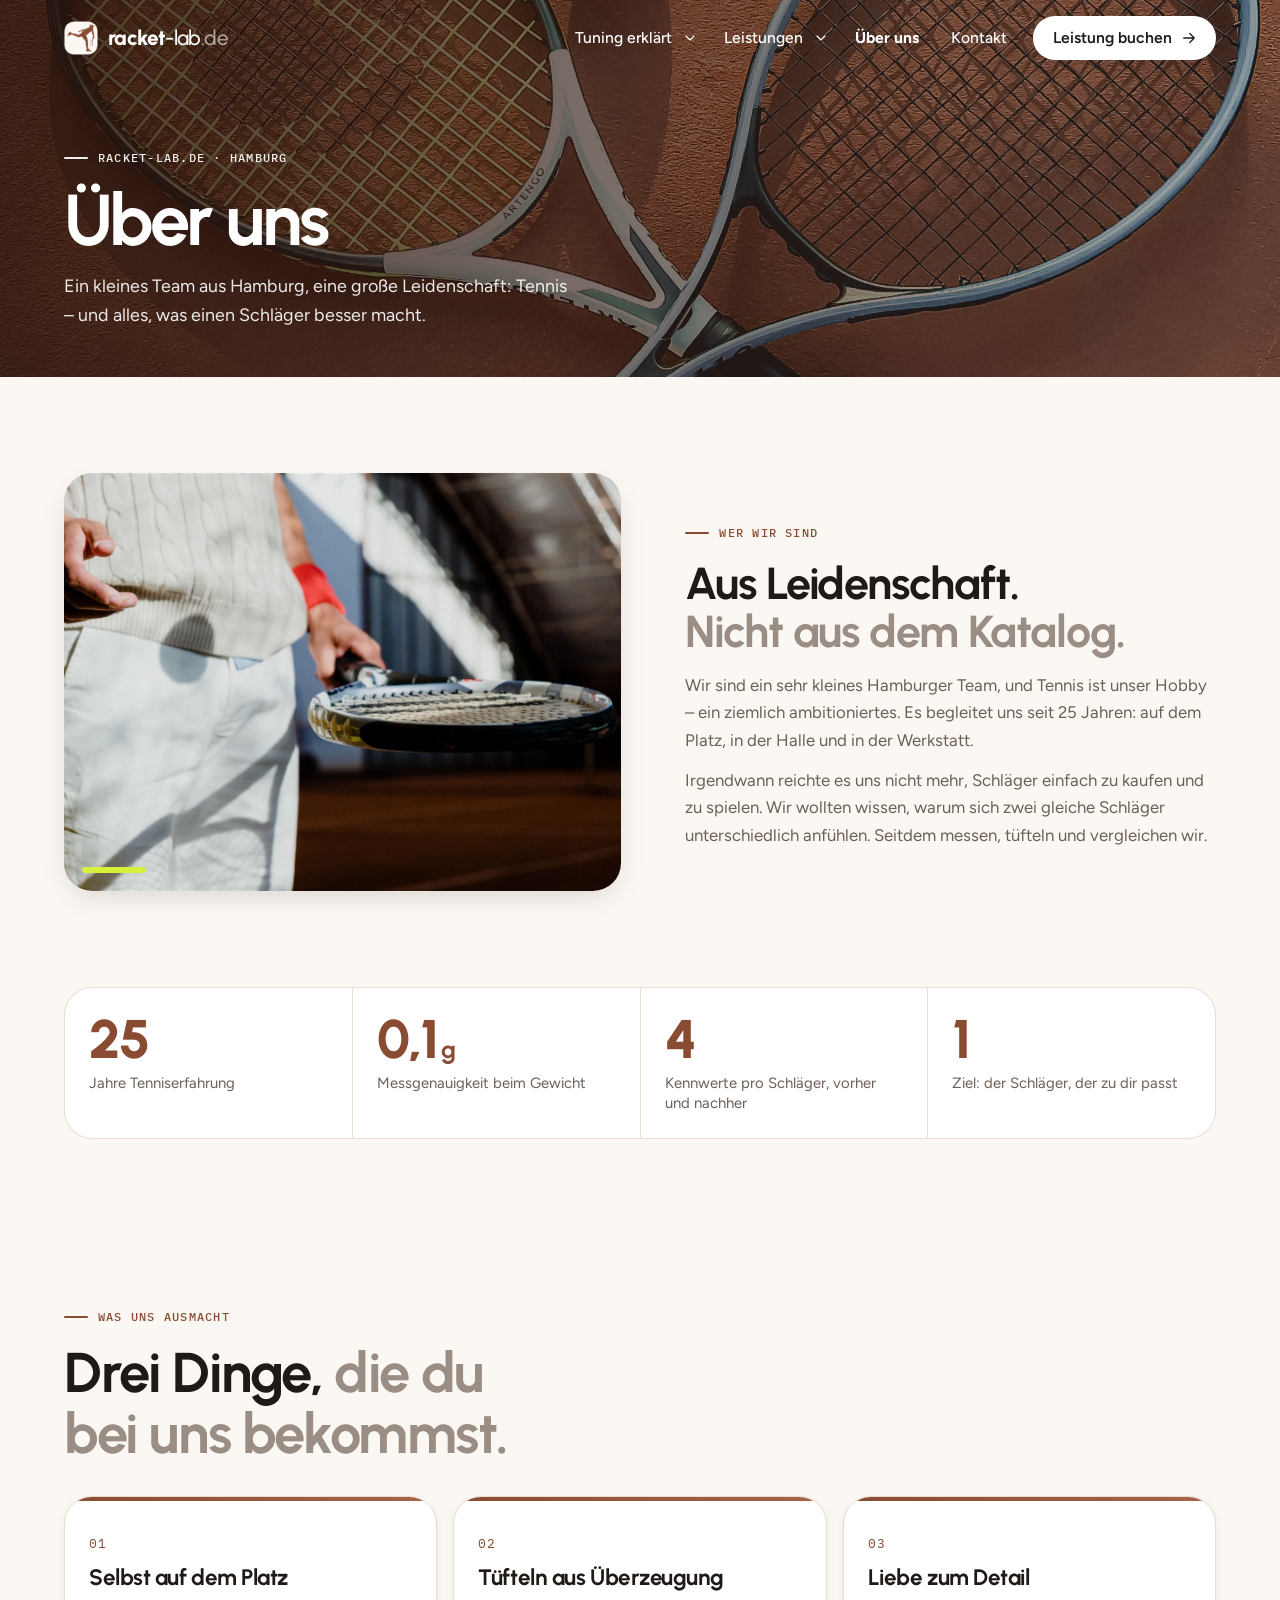
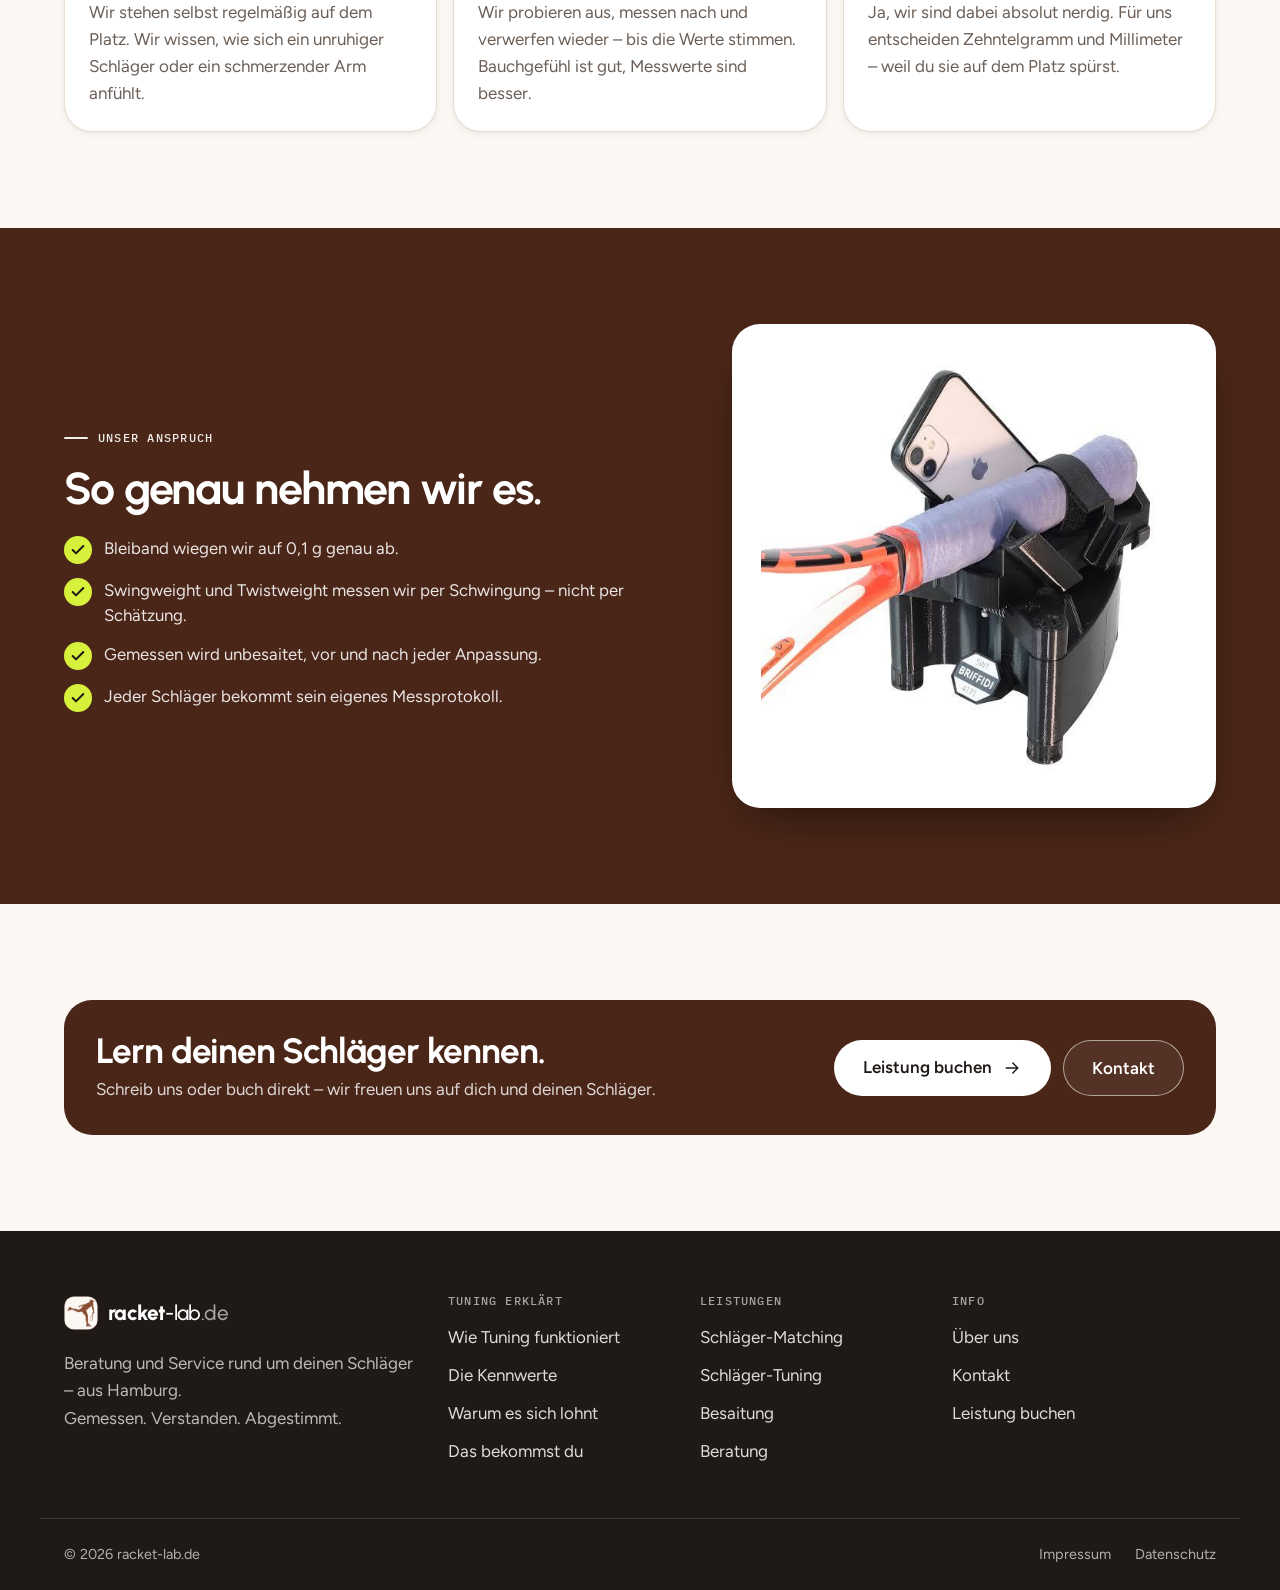
==== about.html @ cbac8662 "Add files via upload" ====
<!doctype html>
<html lang="de">
<head>
  <meta charset="utf-8">
  <meta name="viewport" content="width=device-width, initial-scale=1">
  <title>Über uns – racket-lab.de</title>
  <meta name="description" content="Ein kleines Hamburger Team mit ambitioniertem Hobby Tennis: 25 Jahre Erfahrung, Tüftelei und Liebe zum Detail.">
  <meta name="theme-color" content="#8a4b33">
  <link rel="icon" href="assets/favicon.svg?v=3" type="image/svg+xml">
  <link rel="preconnect" href="https://fonts.googleapis.com">
  <link rel="preconnect" href="https://fonts.gstatic.com" crossorigin>
  <link href="https://fonts.googleapis.com/css2?family=Urbanist:wght@500;600;700;800&family=Figtree:wght@400;500;600&family=IBM+Plex+Mono:wght@500&display=swap" rel="stylesheet">
  <link rel="stylesheet" href="styles.css">
</head>
<body>
  <a class="skip-link" href="#main">Zum Inhalt springen</a>

  <svg width="0" height="0" style="position:absolute" aria-hidden="true">
    <symbol id="i-arrow" viewBox="0 0 24 24"><path d="M5 12h14M13 6l6 6-6 6"/></symbol>
    <symbol id="i-check" viewBox="0 0 24 24"><path d="M20 6 9 17l-5-5"/></symbol>
    <symbol id="i-menu" viewBox="0 0 24 24"><path d="M4 7h16M4 12h16M4 17h16"/></symbol>
    <symbol id="i-close" viewBox="0 0 24 24"><path d="M6 6l12 12M18 6 6 18"/></symbol>
    <symbol id="i-chevron" viewBox="0 0 24 24"><path d="m6 9 6 6 6-6"/></symbol>
  </svg>

  <header class="site-header" data-header>
    <div class="container header-inner">
      <a class="logo" href="index.html" aria-label="racket-lab.de – zur Startseite">
        <svg class="logo-mark" viewBox="0 0 64 64" aria-hidden="true"><rect x="0.75" y="0.75" width="62.5" height="62.5" rx="18" fill="#fbf8f4" stroke="#8a4b33" stroke-opacity=".28" stroke-width="1.5"/><image href="assets/img/logo-silhouette-lab.png" x="6.40" y="6.60" width="51.20" height="50.80"/></svg>
        <span class="logo-text">racket<span class="logo-light">-lab</span><span class="logo-tld">.de</span></span>
      </a>
      <nav class="main-nav" aria-label="Hauptnavigation" id="main-nav">
        <ul>
          <li class="has-sub">
            <a href="index.html">Tuning erklärt</a>
            <button class="sub-toggle" type="button" aria-expanded="false" aria-controls="sub-tuning"><svg class="ic" aria-hidden="true"><use href="#i-chevron"/></svg><span class="sr-only">Untermenü Tuning erklärt</span></button>
            <ul class="sub" id="sub-tuning">
              <li><a href="index.html#tuning">Wie Tuning funktioniert</a></li>
              <li><a href="index.html#kennwerte">Die Kennwerte</a></li>
              <li><a href="index.html#warum">Warum es sich lohnt</a></li>
              <li><a href="index.html#ergebnis">Das bekommst du</a></li>
            </ul>
          </li>
          <li class="has-sub">
            <a href="leistungen.html">Leistungen</a>
            <button class="sub-toggle" type="button" aria-expanded="false" aria-controls="sub-services"><svg class="ic" aria-hidden="true"><use href="#i-chevron"/></svg><span class="sr-only">Untermenü Leistungen</span></button>
            <ul class="sub" id="sub-services">
              <li><a href="leistungen.html#matching">Schläger-Matching</a></li>
              <li><a href="leistungen.html#tuning">Schläger-Tuning</a></li>
              <li><a href="leistungen.html#stringing">Besaitung</a></li>
              <li><a href="leistungen.html#consulting">Beratung</a></li>
            </ul>
          </li>
          <li><a href="about.html" aria-current="page">Über uns</a></li>
          <li><a href="kontakt.html">Kontakt</a></li>
          <li class="nav-book-li"><a class="nav-book" href="buchen.html">Leistung buchen <svg class="ic" aria-hidden="true"><use href="#i-arrow"/></svg></a></li>
        </ul>
      </nav>
      <button class="menu-toggle" type="button" aria-expanded="false" aria-controls="main-nav" data-menu-toggle>
        <svg class="ic ic-open" aria-hidden="true"><use href="#i-menu"/></svg>
        <svg class="ic ic-close" aria-hidden="true"><use href="#i-close"/></svg>
        <span class="sr-only">Menü</span>
      </button>
    </div>
  </header>

  <main id="main">
    <section class="page-hero page-hero-compact" aria-labelledby="page-title">
      <div class="page-hero-media" aria-hidden="true"><img src="assets/img/hero-clay-rackets.avif" width="2159" height="3239" style="object-position:50% 45%" alt=""></div>
      <div class="container">
        <p class="eyebrow eyebrow-light">racket-lab.de · Hamburg</p>
        <h1 id="page-title">Über uns</h1>
        <p class="lead">Ein kleines Team aus Hamburg, eine große Leidenschaft: Tennis – und alles, was einen Schläger besser macht.</p>
      </div>
    </section>

    <section class="section about-intro">
      <div class="container about-split">
        <figure class="about-photo">
          <img src="assets/img/racket-in-hand.jpg" alt="Hand mit Tennisschläger auf dem Sandplatz" width="1400" height="933" loading="lazy">
        </figure>
        <div class="about-text">
          <p class="eyebrow">Wer wir sind</p>
          <h2 class="h-lg">Aus Leidenschaft. <span class="soft">Nicht aus dem Katalog.</span></h2>
          <p>Wir sind ein sehr kleines Hamburger Team, und Tennis ist unser Hobby – ein ziemlich ambitioniertes. Es begleitet uns seit 25 Jahren: auf dem Platz, in der Halle und in der Werkstatt.</p>
          <p>Irgendwann reichte es uns nicht mehr, Schläger einfach zu kaufen und zu spielen. Wir wollten wissen, warum sich zwei gleiche Schläger unterschiedlich anfühlen. Seitdem messen, tüfteln und vergleichen wir.</p>
        </div>
      </div>
    </section>

    <section class="about-stats" aria-label="In Zahlen">
      <div class="container">
        <ul class="stats">
          <li><strong>25</strong><span>Jahre Tennis&shy;erfahrung</span></li>
          <li><strong>0,1<small>g</small></strong><span>Mess&shy;genauigkeit beim Gewicht</span></li>
          <li><strong>4</strong><span>Kennwerte pro Schläger, vorher und nachher</span></li>
          <li><strong>1</strong><span>Ziel: der Schläger, der zu dir passt</span></li>
        </ul>
      </div>
    </section>

    <section class="section">
      <div class="container">
        <div class="section-head section-head-left">
          <p class="eyebrow">Was uns ausmacht</p>
          <h2 class="h-lg">Drei Dinge, <span class="soft">die du bei uns bekommst.</span></h2>
        </div>
        <div class="values">
          <article class="value">
            <span class="value-no">01</span>
            <h3>Selbst auf dem Platz</h3>
            <p>Wir stehen selbst regelmäßig auf dem Platz. Wir wissen, wie sich ein unruhiger Schläger oder ein schmerzender Arm anfühlt.</p>
          </article>
          <article class="value">
            <span class="value-no">02</span>
            <h3>Tüfteln aus Überzeugung</h3>
            <p>Wir probieren aus, messen nach und verwerfen wieder – bis die Werte stimmen. Bauchgefühl ist gut, Messwerte sind besser.</p>
          </article>
          <article class="value">
            <span class="value-no">03</span>
            <h3>Liebe zum Detail</h3>
            <p>Ja, wir sind dabei absolut nerdig. Für uns entscheiden Zehntelgramm und Millimeter – weil du sie auf dem Platz spürst.</p>
          </article>
        </div>
      </div>
    </section>

    <section class="section about-nerd">
      <div class="container about-split about-split-rev">
        <div class="about-text">
          <p class="eyebrow eyebrow-light">Unser Anspruch</p>
          <h2 class="h-lg">So genau nehmen wir es.</h2>
          <ul class="nerd-list">
            <li><svg class="ic" aria-hidden="true"><use href="#i-check"/></svg>Bleiband wiegen wir auf 0,1 g genau ab.</li>
            <li><svg class="ic" aria-hidden="true"><use href="#i-check"/></svg>Swingweight und Twistweight messen wir per Schwingung – nicht per Schätzung.</li>
            <li><svg class="ic" aria-hidden="true"><use href="#i-check"/></svg>Gemessen wird unbesaitet, vor und nach jeder Anpassung.</li>
            <li><svg class="ic" aria-hidden="true"><use href="#i-check"/></svg>Jeder Schläger bekommt sein eigenes Messprotokoll.</li>
          </ul>
        </div>
        <figure class="about-photo about-photo-tool">
          <img src="assets/img/swingweight-measure.jpg" alt="Schläger eingespannt im Swingweight-Messgerät, Smartphone in der Halterung" width="554" height="554" loading="lazy">
        </figure>
      </div>
    </section>

    <section class="section">
      <div class="container">
        <div class="cta-band">
          <div>
            <h2>Lern deinen Schläger kennen.</h2>
            <p>Schreib uns oder buch direkt – wir freuen uns auf dich und deinen Schläger.</p>
          </div>
          <div class="cta-actions">
            <a class="btn btn-light btn-lg" href="buchen.html">Leistung buchen <svg class="ic" aria-hidden="true"><use href="#i-arrow"/></svg></a>
            <a class="btn btn-ghost-light btn-lg" href="kontakt.html">Kontakt</a>
          </div>
        </div>
      </div>
    </section>
  </main>

  <footer class="site-footer">
    <div class="container footer-grid">
      <div>
        <a class="logo logo-footer" href="index.html" aria-label="racket-lab.de – zur Startseite">
          <svg class="logo-mark" viewBox="0 0 64 64" aria-hidden="true"><rect x="0.75" y="0.75" width="62.5" height="62.5" rx="18" fill="#fbf8f4" stroke="#8a4b33" stroke-opacity=".28" stroke-width="1.5"/><image href="assets/img/logo-silhouette-lab.png" x="6.40" y="6.60" width="51.20" height="50.80"/></svg>
          <span class="logo-text">racket<span class="logo-light">-lab</span><span class="logo-tld">.de</span></span>
        </a>
        <p class="footer-claim">Beratung und Service rund um deinen Schläger – aus Hamburg.<br>Gemessen. Verstanden. Abgestimmt.</p>
      </div>
      <nav aria-label="Footer: Tuning erklärt">
        <h2 class="footer-h">Tuning erklärt</h2>
        <ul>
          <li><a href="index.html#tuning">Wie Tuning funktioniert</a></li>
          <li><a href="index.html#kennwerte">Die Kennwerte</a></li>
          <li><a href="index.html#warum">Warum es sich lohnt</a></li>
          <li><a href="index.html#ergebnis">Das bekommst du</a></li>
        </ul>
      </nav>
      <nav aria-label="Footer: Leistungen">
        <h2 class="footer-h">Leistungen</h2>
        <ul>
          <li><a href="leistungen.html#matching">Schläger-Matching</a></li>
          <li><a href="leistungen.html#tuning">Schläger-Tuning</a></li>
          <li><a href="leistungen.html#stringing">Besaitung</a></li>
          <li><a href="leistungen.html#consulting">Beratung</a></li>
        </ul>
      </nav>
      <nav aria-label="Footer: Info">
        <h2 class="footer-h">Info</h2>
        <ul>
          <li><a href="about.html" aria-current="page">Über uns</a></li>
          <li><a href="kontakt.html">Kontakt</a></li>
          <li><a href="buchen.html">Leistung buchen</a></li>
        </ul>
      </nav>
    </div>
    <div class="container footer-bottom">
      <p>© <span data-year>2026</span> racket-lab.de</p>
      <ul>
        <li>Impressum</li>
        <li>Datenschutz</li>
      </ul>
    </div>
  </footer>

  <script src="main.js" defer></script>
</body>
</html>
---- styles.css ----
/* ============================================================
   racket-lab.de – design tokens
   ============================================================ */
:root {
  /* palette */
  --clay-900: #4a2618;
  --clay-800: #6e3a26;
  --clay-700: #8a4b33;
  --clay-600: #a6654a;   /* sampled from hero photo */
  --clay-300: #e3b9a3;
  --sand-50:  #fbf8f4;
  --sand-100: #f4ece3;
  --sand-200: #e9ddd0;
  --ink:      #1f1a17;
  --ink-2:    #3b322c;
  --muted:    #6b5f57;   /* 5.9:1 on sand-50 */
  --soft:     #9a8d84;   /* large headings only (3:1+) */
  --ball:     #d6f03c;
  --white:    #ffffff;

  /* semantic */
  --bg: var(--sand-50);
  --surface: var(--white);
  --text: var(--ink);
  --text-muted: var(--muted);
  --border: var(--sand-200);
  --primary: var(--ink);
  --on-primary: var(--white);
  --accent: var(--ball);
  --on-accent: var(--ink);
  --focus: #2f6fe4;
  --error: #b42318;

  /* type */
  --font-display: "Urbanist", system-ui, sans-serif;
  --font-body: "Figtree", system-ui, sans-serif;
  --font-mono: "IBM Plex Mono", ui-monospace, monospace;

  /* spacing (8pt) */
  --s1: 4px; --s2: 8px; --s3: 12px; --s4: 16px; --s5: 24px;
  --s6: 32px; --s7: 48px; --s8: 64px; --s9: 96px; --s10: 128px;

  /* shape & elevation */
  --r-sm: 12px; --r-md: 20px; --r-lg: 28px; --r-pill: 999px;
  --shadow-1: 0 1px 2px rgba(31,26,23,.06), 0 2px 8px rgba(31,26,23,.05);
  --shadow-2: 0 10px 30px -8px rgba(31,26,23,.18);
  --shadow-3: 0 30px 60px -20px rgba(31,26,23,.35);

  /* motion */
  --ease-out: cubic-bezier(.22,1,.36,1);
  --t-fast: 150ms; --t-med: 250ms; --t-slow: 600ms;

  /* z */
  --z-header: 100; --z-menu: 110;

  --container: 1200px;
  --header-h: 76px;
}

/* ============================================================
   base
   ============================================================ */
*, *::before, *::after { box-sizing: border-box; }
html { scroll-behavior: smooth; scroll-padding-top: calc(var(--header-h) + 16px); -webkit-text-size-adjust: 100%; }
body {
  margin: 0;
  background: var(--bg);
  color: var(--text);
  font: 400 1.0625rem/1.6 var(--font-body);
  -webkit-font-smoothing: antialiased;
  overflow-x: hidden;
}
img { max-width: 100%; height: auto; display: block; }
a { color: inherit; }
h1, h2, h3 { font-family: var(--font-display); font-weight: 700; letter-spacing: -0.025em; line-height: 1.08; margin: 0; text-wrap: balance; }
p { margin: 0; }
ul, ol { margin: 0; padding: 0; list-style: none; }
button, input, select, textarea { font: inherit; color: inherit; }
:focus-visible { outline: 3px solid var(--focus); outline-offset: 3px; border-radius: 6px; }

.sr-only { position: absolute; width: 1px; height: 1px; padding: 0; margin: -1px; overflow: hidden; clip: rect(0 0 0 0); white-space: nowrap; border: 0; }
.skip-link { position: absolute; left: 16px; top: -100px; z-index: 1000; background: var(--ink); color: #fff; padding: 12px 18px; border-radius: var(--r-sm); text-decoration: none; }
.skip-link:focus { top: 16px; }

.container { width: 100%; max-width: var(--container); margin: 0 auto; padding: 0 var(--s4); }
@media (min-width: 768px) { .container { padding: 0 var(--s6); } }
@media (min-width: 1280px) { .container { padding: 0 var(--s5); } }

.ic { width: 20px; height: 20px; fill: none; stroke: currentColor; stroke-width: 1.75; stroke-linecap: round; stroke-linejoin: round; flex-shrink: 0; }
.ic-lg { width: 28px; height: 28px; }
.mono { font-family: var(--font-mono); font-size: .75rem; letter-spacing: .06em; text-transform: uppercase; }
.muted { color: var(--text-muted); }
.soft { color: var(--soft); }
.soft-light { color: rgba(255,255,255,.72); }

/* type scale */
.h-lg { font-size: clamp(2.1rem, 4.6vw, 3.5rem); }
.h-md { font-size: clamp(1.5rem, 2.6vw, 2rem); }
.h-sm { font-size: 1.125rem; letter-spacing: -0.01em; line-height: 1.3; }

.eyebrow { display: inline-flex; align-items: center; gap: 10px; font-family: var(--font-mono); font-size: .78rem; font-weight: 500; letter-spacing: .1em; text-transform: uppercase; color: var(--clay-700); margin-bottom: var(--s4); }
.eyebrow::before { content: ""; width: 24px; height: 2px; background: currentColor; border-radius: 2px; }
.eyebrow-light { color: rgba(255,255,255,.92); }
.hero .eyebrow::before { display: none; }
.eyebrow .dot { width: 8px; height: 8px; border-radius: 50%; background: var(--ball); box-shadow: 0 0 0 4px rgba(214,240,60,.25); }

/* ============================================================
   buttons
   ============================================================ */
.btn {
  display: inline-flex; align-items: center; justify-content: center; gap: 10px;
  min-height: 48px; padding: 0 22px; border-radius: var(--r-pill);
  border: 1.5px solid transparent; font-weight: 600; font-size: 1rem; text-decoration: none; cursor: pointer;
  transition: background-color var(--t-fast) ease, color var(--t-fast) ease, border-color var(--t-fast) ease, transform var(--t-fast) ease, box-shadow var(--t-fast) ease;
  touch-action: manipulation; white-space: nowrap;
}
.btn:active { transform: scale(.97); }
.btn .ic { transition: transform var(--t-med) var(--ease-out); }
.btn:hover .ic { transform: translateX(3px); }
.btn-lg { min-height: 56px; padding: 0 28px; font-size: 1.0625rem; }
.btn-block { width: 100%; }
.btn-primary { background: var(--primary); color: var(--on-primary); }
.btn-primary:hover { background: var(--clay-800); }
.btn-light { background: var(--white); color: var(--ink); }
.btn-light:hover { background: var(--ball); }
.btn-ghost-light { color: #fff; border-color: rgba(255,255,255,.55); background: rgba(255,255,255,.06); backdrop-filter: blur(6px); }
.btn-ghost-light:hover { background: rgba(255,255,255,.18); border-color: #fff; }
.btn-soft { background: var(--sand-100); color: var(--ink); min-height: 44px; font-size: .95rem; }
.btn-soft:hover { background: var(--sand-200); }
.btn-outline { border-color: var(--ink); color: var(--ink); background: transparent; }
.btn-outline:hover { background: var(--ink); color: #fff; }

.text-link { display: inline-flex; align-items: center; gap: 8px; font-weight: 600; text-decoration: none; margin-top: auto; padding-top: var(--s4); min-height: 44px; }
.text-link:hover { text-decoration: underline; text-underline-offset: 4px; }

/* ============================================================
   header
   ============================================================ */
.site-header {
  position: fixed; inset: 0 0 auto 0; z-index: var(--z-header); height: var(--header-h);
  display: flex; align-items: center; color: #fff;
  transition: background-color var(--t-med) ease, box-shadow var(--t-med) ease, color var(--t-med) ease;
}
.site-header.is-solid { background: rgba(251,248,244,.9); backdrop-filter: blur(14px) saturate(1.4); -webkit-backdrop-filter: blur(14px) saturate(1.4); color: var(--ink); box-shadow: 0 1px 0 var(--border); }
.header-inner { display: flex; align-items: center; gap: var(--s5); }

.logo { display: inline-flex; align-items: center; gap: 10px; text-decoration: none; font-family: var(--font-display); font-weight: 800; font-size: 1.3rem; letter-spacing: -0.03em; min-height: 44px; }
.logo-mark { width: 34px; height: 34px; flex-shrink: 0; filter: drop-shadow(0 2px 6px rgba(31,26,23,.18)); }
.logo-light { font-weight: 500; }
.logo-tld { font-weight: 500; opacity: .6; }

.main-nav { margin-left: auto; }
.main-nav ul { display: flex; gap: var(--s1); }
.main-nav a { display: inline-flex; align-items: center; min-height: 44px; padding: 0 14px; border-radius: var(--r-pill); text-decoration: none; font-weight: 500; font-size: .98rem; transition: background-color var(--t-fast) ease; }
.main-nav ul a:hover { background: rgba(255,255,255,.14); }
.site-header.is-solid .main-nav ul a:hover { background: var(--sand-100); }
.main-nav a[aria-current="true"] { background: rgba(255,255,255,.18); }
.site-header.is-solid .main-nav a[aria-current="true"] { background: var(--sand-200); }
.main-nav a, .logo-text { white-space: nowrap; }
/* "Leistung buchen" als hervorgehobener Button */
.main-nav .nav-book-li { margin-left: var(--s2); }
.main-nav ul a.nav-book { gap: 8px; padding: 0 18px 0 20px; background: #fff; color: var(--ink); font-weight: 600; box-shadow: 0 4px 14px rgba(31,26,23,.18); transition: background-color var(--t-fast) ease, color var(--t-fast) ease, transform var(--t-fast) ease; }
.main-nav ul a.nav-book:hover { background: var(--ball); }
.main-nav ul a.nav-book .ic { width: 18px; height: 18px; transition: transform var(--t-med) var(--ease-out); }
.main-nav ul a.nav-book:hover .ic { transform: translateX(3px); }
.main-nav ul a.nav-book:active { transform: scale(.97); }
.site-header.is-solid .main-nav ul a.nav-book { background: var(--ink); color: #fff; box-shadow: none; }
.site-header.is-solid .main-nav ul a.nav-book:hover { background: var(--clay-800); }
.main-nav a.nav-book[aria-current="page"] { font-weight: 700; }
@media (min-width: 960px) and (max-width: 1199px) {
  .main-nav ul a { padding: 0 10px; font-size: .94rem; }
  .main-nav ul a.nav-book { padding: 0 14px 0 16px; }
  .sub-toggle { margin-left: -8px; }
}

.menu-toggle { display: none; width: 48px; height: 48px; border-radius: 50%; border: 1.5px solid rgba(255,255,255,.5); background: rgba(255,255,255,.08); color: inherit; cursor: pointer; align-items: center; justify-content: center; margin-left: auto; }
.site-header.is-solid .menu-toggle { border-color: var(--border); background: var(--white); }
.menu-toggle .ic-close { display: none; }
.menu-toggle[aria-expanded="true"] .ic-open { display: none; }
.menu-toggle[aria-expanded="true"] .ic-close { display: block; }

@media (max-width: 959px) {
  .menu-toggle { display: inline-flex; }
  .main-nav {
    position: fixed; inset: var(--header-h) 0 auto 0; z-index: var(--z-menu);
    margin: 0; padding: var(--s4) var(--s4) var(--s5);
    background: var(--sand-50); color: var(--ink); box-shadow: var(--shadow-2);
    border-radius: 0 0 var(--r-lg) var(--r-lg);
    opacity: 0; transform: translateY(-8px); visibility: hidden;
    transition: opacity var(--t-med) var(--ease-out), transform var(--t-med) var(--ease-out), visibility 0s linear var(--t-med);
  }
  .main-nav.is-open { opacity: 1; transform: none; visibility: visible; transition-delay: 0s; }
  .main-nav ul { flex-direction: column; gap: 2px; }
  .main-nav ul a { width: 100%; min-height: 52px; font-size: 1.125rem; border-radius: var(--r-sm); }
  .main-nav ul a:hover, .site-header .main-nav a[aria-current="true"] { background: var(--sand-100); }
  .main-nav .nav-book-li { margin: var(--s3) 0 0; }
  :is(.site-header, .site-header.is-solid) .main-nav ul a.nav-book { justify-content: center; background: var(--primary); color: #fff; border-radius: var(--r-pill); box-shadow: none; }
  :is(.site-header, .site-header.is-solid) .main-nav ul a.nav-book:hover { background: var(--clay-800); }
  .site-header.menu-open { background: var(--sand-50); color: var(--ink); }
  .site-header.menu-open .menu-toggle { border-color: var(--border); background: var(--white); }
}

/* ============================================================
   hero
   ============================================================ */
.hero {
  position: relative; isolation: isolate; overflow: hidden;
  background: var(--clay-600); color: #fff;
  min-height: 100svh;
  padding: calc(var(--header-h) + var(--s7)) 0 var(--s7);
  display: flex; align-items: center;
}
.hero-media { position: absolute; inset: 0; z-index: -2; }
.bg-video { position: absolute; inset: 0; width: 100%; height: 100%; object-fit: cover; display: block; }
.hero-media .bg-video { object-position: 50% 92%; }
/* portrait drone video turned 90° so the court lies across the header */
.page-hero-media-rotate { container-type: size; overflow: hidden; }
.page-hero-court { min-height: clamp(520px, 50vw, 760px); display: flex; align-items: center; }
.page-hero-court > .container { width: 100%; }
@media (max-width: 699px) { /* portrait screens: the portrait video fits without turning it */
  .bg-video-rotated { top: 0; left: 0; width: 100%; height: 100%; transform: none; }
  .page-hero-court { min-height: 0; }
}
.bg-video-rotated { inset: auto; top: 50%; left: 50%; width: 100cqh; height: 100cqw; transform: translate(-50%, -50%) rotate(-90deg); object-fit: cover; }
.hero::before { /* legibility scrim + warm vignette */
  content: ""; position: absolute; inset: 0; z-index: -1;
  background:
    linear-gradient(90deg, rgba(40,18,10,.78) 0%, rgba(40,18,10,.55) 40%, rgba(40,18,10,.12) 70%, rgba(40,18,10,.25) 100%),
    radial-gradient(120% 90% at 50% 50%, transparent 55%, rgba(58,28,16,.35) 100%);
}
.hero-grid { display: grid; gap: var(--s7); align-items: center; }
@media (min-width: 1024px) { .hero-grid { grid-template-columns: minmax(0, 1fr) 320px; gap: var(--s8); } }

.hero-copy { max-width: 600px; }
.hero h1 { font-size: clamp(2.75rem, 7vw, 5.25rem); font-weight: 700; letter-spacing: -0.04em; line-height: .98; text-shadow: 0 2px 30px rgba(58,28,16,.25); }
.hero-lead { margin-top: var(--s5); font-size: clamp(1.0625rem, 1.4vw, 1.2rem); max-width: 34em; color: rgba(255,255,255,.94); }
.hero-actions { display: flex; flex-wrap: wrap; gap: var(--s3); margin-top: var(--s6); }

.hero-thumbs { display: flex; align-items: center; gap: 8px; margin-top: var(--s7); padding: 8px; border-radius: var(--r-md); width: fit-content; background: rgba(255,255,255,.14); border: 1px solid rgba(255,255,255,.25); backdrop-filter: blur(10px); -webkit-backdrop-filter: blur(10px); }
.hero-thumbs li:not(.thumbs-label) { width: 60px; height: 60px; border-radius: 12px; overflow: hidden; background: #fff; }
.hero-thumbs img { width: 100%; height: 100%; object-fit: cover; }
.thumbs-label { font-size: .8rem; line-height: 1.25; font-weight: 600; padding: 0 12px 0 6px; }

.hero-side { display: grid; gap: var(--s4); align-content: center; }
.spec-card { background: var(--surface); color: var(--ink); border-radius: var(--r-lg); padding: var(--s5); box-shadow: var(--shadow-3); }
.spec-head { display: flex; justify-content: space-between; align-items: center; }
.chip { display: inline-flex; align-items: center; min-height: 28px; padding: 0 12px; border-radius: var(--r-pill); border: 1px solid var(--border); font-size: .8rem; font-weight: 600; }
.spec-title { font-family: var(--font-display); font-weight: 700; font-size: 1.6rem; line-height: 1.12; letter-spacing: -0.03em; margin: var(--s4) 0 var(--s4); }
.spec-list { margin: 0 0 var(--s4); display: grid; }
.spec-list div { display: flex; justify-content: space-between; align-items: baseline; gap: 12px; padding: 10px 0; border-top: 1px dashed var(--sand-200); }
.spec-list dt { font-size: .9rem; color: var(--text-muted); }
.spec-list dd { margin: 0; font-family: var(--font-display); font-weight: 700; font-size: 1.15rem; font-variant-numeric: tabular-nums; white-space: nowrap; }
.spec-list small { font-family: var(--font-body); font-weight: 500; font-size: .75rem; color: var(--text-muted); }

.glass-card { border-radius: var(--r-lg); padding: var(--s5); background: rgba(74,38,24,.42); border: 1px solid rgba(255,255,255,.28); backdrop-filter: blur(14px); -webkit-backdrop-filter: blur(14px); }
.glass-label { display: flex; align-items: center; gap: 8px; font-weight: 600; font-size: .9rem; }
.glass-big { font-family: var(--font-display); font-size: 2.1rem; font-weight: 700; letter-spacing: -0.03em; margin-top: 6px; font-variant-numeric: tabular-nums; }
.glass-big small { font-size: .95rem; font-weight: 600; opacity: .85; }
.glass-text { font-size: .92rem; color: rgba(255,255,255,.9); margin-top: 4px; }

@media (max-width: 1023px) {
  .hero { min-height: auto; padding-top: calc(var(--header-h) + var(--s6)); }
  .hero::before { background: linear-gradient(180deg, rgba(58,28,16,.6) 0%, rgba(58,28,16,.5) 45%, rgba(58,28,16,.55) 100%); }
  .hero-side { grid-template-columns: repeat(auto-fit, minmax(260px, 1fr)); align-items: stretch; }
}
@media (max-width: 559px) {
  .hero-actions .btn { width: 100%; }
  .hero-thumbs { width: 100%; }
  .hero-thumbs li:not(.thumbs-label) { width: 52px; height: 52px; }
}

/* ============================================================
   principles
   ============================================================ */
.principles { background: var(--surface); border-bottom: 1px solid var(--border); }
.principles-grid { display: grid; gap: var(--s5); padding-top: var(--s7); padding-bottom: var(--s7); }
@media (min-width: 640px) { .principles-grid { grid-template-columns: repeat(2, 1fr); } }
@media (min-width: 1024px) { .principles-grid { grid-template-columns: repeat(4, 1fr); gap: var(--s6); } }
.principle { display: flex; gap: var(--s4); align-items: flex-start; }
.principle > .ic { color: var(--clay-700); margin-top: 2px; }
.principle p { color: var(--text-muted); font-size: .95rem; margin-top: 6px; }

/* ============================================================
   sections
   ============================================================ */
.section { padding: var(--s9) 0; }
@media (max-width: 767px) { .section { padding: var(--s8) 0; } }
.section-sand { background: var(--sand-100); }
.section-clay { background: var(--clay-700); color: #fff; position: relative; overflow: hidden; }
.section-clay::before { content: ""; position: absolute; inset: 0; background: radial-gradient(80% 60% at 85% 0%, rgba(255,255,255,.08), transparent 60%), radial-gradient(60% 50% at 0% 100%, rgba(0,0,0,.18), transparent 70%); pointer-events: none; }
.section-clay .container { position: relative; }
.section-bg { position: absolute; inset: 0; }
.section-bg .bg-video { opacity: .28; mix-blend-mode: luminosity; }
.section-bg::after { content: ""; position: absolute; inset: 0; background: linear-gradient(180deg, rgba(138,75,51,.55), rgba(138,75,51,.85)); }
.section-head { max-width: 720px; margin: 0 auto var(--s8); text-align: center; }
.section-head .eyebrow { justify-content: center; }
.section-head-left { text-align: left; margin-left: 0; margin-bottom: var(--s6); }
.section-head-left .eyebrow { justify-content: flex-start; }
.section-lead { margin-top: var(--s4); font-size: 1.125rem; color: var(--text-muted); }
.section-clay .section-lead { color: rgba(255,255,255,.88); }

/* services */
.services { display: grid; gap: var(--s4); }
@media (min-width: 768px) { .services { grid-template-columns: repeat(2, 1fr); gap: var(--s5); } }
@media (min-width: 1024px) { .services { grid-template-columns: repeat(6, 1fr); } .service { grid-column: span 2; } .service-feature { grid-column: span 3; } }
.service {
  display: flex; flex-direction: column; gap: var(--s3);
  background: var(--surface); border: 1px solid var(--border); border-radius: var(--r-lg); padding: var(--s5);
  box-shadow: var(--shadow-1); transition: transform var(--t-med) var(--ease-out), box-shadow var(--t-med) ease;
}
.service:hover { transform: translateY(-3px); box-shadow: var(--shadow-2); }
.service h3 { font-size: 1.5rem; }
.service p { color: var(--text-muted); }
.service-top { display: flex; justify-content: space-between; align-items: center; margin-bottom: var(--s2); }
.service-icon { width: 48px; height: 48px; border-radius: 14px; display: grid; place-items: center; background: var(--sand-100); color: var(--clay-700); }
.deliverable { display: flex; gap: 10px; align-items: flex-start; margin-top: auto; padding-top: var(--s4); border-top: 1px solid var(--border); font-size: .95rem; color: var(--ink-2) !important; }
.deliverable .ic { color: var(--clay-700); margin-top: 2px; }
.deliverable strong { color: var(--ink); }

.service-feature { padding: 0; overflow: hidden; display: grid; grid-template-rows: auto 1fr; }
.service-feature .service-media { aspect-ratio: 16 / 9; overflow: hidden; background: #fff; }
.service-feature .service-media img { width: 100%; height: 100%; object-fit: cover; transition: transform var(--t-slow) var(--ease-out); }
.service-feature:hover .service-media img { transform: scale(1.03); }
.service-media-contain img { object-fit: contain !important; padding: var(--s3); }
.service-has-media { overflow: hidden; }
.service-media-top { position: relative; aspect-ratio: 16 / 10; margin: calc(var(--s5) * -1) calc(var(--s5) * -1) var(--s2); overflow: hidden; }
.service-media-dark { background: #0e1013; }
.service-feature .service-body { display: flex; flex-direction: column; gap: var(--s3); padding: var(--s5); }
.service-dark { background: #1d2a36; border-color: #1d2a36; color: #fff; }
.service-dark p, .service-dark .muted { color: rgba(255,255,255,.8) !important; }
.service-dark .deliverable { border-top-color: rgba(255,255,255,.16); color: rgba(255,255,255,.92) !important; }
.service-dark .deliverable strong { color: #fff; }
.service-dark .deliverable .ic { color: var(--ball); }
.service-dark .service-icon { background: rgba(255,255,255,.1); color: var(--ball); }
.service-dark .service-media { background: #1d2a36; }
.service-dark .service-media img { object-position: 50% 62%; }
.service-accent { background: var(--ball); border-color: var(--ball); }
.service-accent p { color: var(--ink-2); }
.service-accent .service-icon { background: rgba(31,26,23,.08); color: var(--ink); }
.service-accent .deliverable { border-top-color: rgba(31,26,23,.15); }
.service-accent .deliverable .ic { color: var(--ink); }
.service-accent .text-link { padding-top: var(--s2); }

/* metrics */
.metrics { display: grid; gap: var(--s4); }
@media (min-width: 640px) { .metrics { grid-template-columns: repeat(2, 1fr); } }
@media (min-width: 1024px) { .metrics { grid-template-columns: repeat(4, 1fr); } }
.metric { background: var(--surface); border-radius: var(--r-md); padding: var(--s5); border: 1px solid var(--border); position: relative; }
.metric-unit { color: var(--clay-700); margin-bottom: var(--s5); text-transform: none !important; font-size: .85rem !important; }
.metric h3 { font-size: 1.3rem; margin-bottom: var(--s2); }
.metric p:not(.mono) { color: var(--text-muted); font-size: .97rem; }

.explorer { margin-top: var(--s6); display: grid; gap: var(--s6); background: var(--ink); color: #fff; border-radius: var(--r-lg); padding: var(--s6); }
@media (min-width: 960px) { .explorer { grid-template-columns: 1fr 1.15fr; padding: var(--s7); gap: var(--s7); } }
.explorer-intro p { color: rgba(255,255,255,.78); margin-top: var(--s3); }
.goal-chips { display: flex; flex-wrap: wrap; gap: 10px; margin-top: var(--s5); }
.goal { min-height: 44px; padding: 0 18px; border-radius: var(--r-pill); border: 1.5px solid rgba(255,255,255,.3); background: transparent; color: #fff; font-weight: 600; cursor: pointer; transition: background-color var(--t-fast) ease, color var(--t-fast) ease, border-color var(--t-fast) ease; }
.goal:hover { border-color: #fff; }
.goal[aria-checked="true"] { background: var(--ball); border-color: var(--ball); color: var(--ink); }
.explorer-panel { background: rgba(255,255,255,.06); border: 1px solid rgba(255,255,255,.12); border-radius: var(--r-md); padding: var(--s5); }
.explorer-summary { font-family: var(--font-display); font-size: 1.3rem; font-weight: 600; letter-spacing: -0.02em; line-height: 1.3; }
.levers { margin-top: var(--s4); display: grid; }
.levers li { display: grid; grid-template-columns: 40px 1fr; gap: 12px; padding: 14px 0; border-top: 1px solid rgba(255,255,255,.12); animation: lever-in var(--t-med) var(--ease-out) both; }
.levers li:nth-child(2) { animation-delay: 40ms; } .levers li:nth-child(3) { animation-delay: 80ms; } .levers li:nth-child(4) { animation-delay: 120ms; }
@keyframes lever-in { from { opacity: 0; transform: translateY(6px); } to { opacity: 1; transform: none; } }
.lever-dir { width: 40px; height: 40px; border-radius: 12px; display: grid; place-items: center; background: rgba(214,240,60,.14); color: var(--ball); }
.lever-dir.flat { background: rgba(255,255,255,.08); color: rgba(255,255,255,.8); }
.lever-name { font-weight: 600; }
.lever-name em { font-style: normal; font-family: var(--font-mono); font-size: .72rem; letter-spacing: .06em; text-transform: uppercase; color: var(--ball); margin-left: 8px; }
.lever-how { color: rgba(255,255,255,.75); font-size: .95rem; }
.explorer-note { margin-top: var(--s4); font-size: .85rem; color: rgba(255,255,255,.6); }

/* process */
.process-wrap { display: grid; gap: var(--s7); align-items: center; }
@media (min-width: 960px) { .process-wrap { grid-template-columns: 1fr 1.1fr; gap: var(--s8); } }
.process-media { position: relative; border-radius: var(--r-lg); overflow: hidden; background: #fff; border: 1px solid var(--border); box-shadow: var(--shadow-2); aspect-ratio: 1; }
.process-media img { width: 100%; height: 100%; object-fit: cover; }
.process-badge { position: absolute; left: var(--s4); bottom: var(--s4); background: var(--ink); color: #fff; border-radius: var(--r-md); padding: var(--s4) var(--s5); display: grid; gap: 2px; box-shadow: var(--shadow-2); }
.process-badge .mono { color: var(--ball); }
.process-badge strong { font-family: var(--font-display); font-size: 1.8rem; letter-spacing: -0.03em; font-variant-numeric: tabular-nums; }
.process-badge span:last-child { font-size: .88rem; color: rgba(255,255,255,.8); }
.steps { display: grid; counter-reset: step; }
.steps li { display: grid; grid-template-columns: 48px 1fr; gap: var(--s4); padding: var(--s5) 0; border-top: 1px solid var(--border); }
.steps li:last-child { border-bottom: 1px solid var(--border); }
.step-num { width: 48px; height: 48px; border-radius: 50%; display: grid; place-items: center; background: var(--sand-100); color: var(--clay-700); font-family: var(--font-display); font-weight: 800; font-size: 1.2rem; }
.steps h3 { font-size: 1.25rem; margin-bottom: 4px; }
.steps p { color: var(--text-muted); }

/* formats */
.formats { display: grid; gap: var(--s4); align-items: stretch; }
@media (min-width: 900px) { .formats { grid-template-columns: repeat(3, 1fr); gap: var(--s5); } }
.format { display: flex; flex-direction: column; gap: var(--s3); background: var(--surface); color: var(--ink); border-radius: var(--r-lg); padding: var(--s6) var(--s5) var(--s5); position: relative; }
.format-highlight { box-shadow: 0 0 0 3px var(--ball), var(--shadow-3); }
@media (min-width: 900px) { .format-highlight { transform: translateY(-12px); } }
.format-flag { position: absolute; top: -14px; left: var(--s5); background: var(--ball); color: var(--ink); font-size: .8rem; font-weight: 700; padding: 4px 12px; border-radius: var(--r-pill); }
.format-time { font-family: var(--font-display); font-weight: 600; color: var(--text-muted); }
.format-time strong { font-size: 3.5rem; letter-spacing: -0.05em; color: var(--ink); line-height: 1; margin-right: 4px; font-variant-numeric: tabular-nums; }
.format h3 { font-size: 1.5rem; }
.format > p:not(.format-time):not(.format-flag) { color: var(--text-muted); }
.ticks { display: grid; gap: 10px; margin: var(--s2) 0 var(--s5); }
.ticks li { display: flex; gap: 10px; align-items: flex-start; font-size: .97rem; }
.ticks .ic { color: var(--clay-700); margin-top: 2px; }
.format .btn { margin-top: auto; }

.combos { margin-top: var(--s7); display: flex; flex-wrap: wrap; align-items: center; justify-content: center; gap: var(--s3); }
.combo { display: grid; gap: 2px; padding: var(--s4) var(--s5); border-radius: var(--r-md); border: 1px solid rgba(255,255,255,.28); background: rgba(255,255,255,.06); min-width: 220px; text-align: center; }
.combo span { font-size: .9rem; color: rgba(255,255,255,.82); }
.combo-best { background: #fff; color: var(--ink); border-color: #fff; }
.combo-best span { color: var(--text-muted); }
.combo-plus { font-family: var(--font-mono); font-size: .75rem; text-transform: uppercase; letter-spacing: .1em; color: rgba(255,255,255,.75); }
@media (max-width: 767px) { .combos { flex-direction: column; align-items: stretch; } .combo { min-width: 0; } }

/* audience */
.audience-wrap { display: grid; gap: var(--s7); align-items: center; }
@media (min-width: 960px) { .audience-wrap { grid-template-columns: 1.2fr 1fr; gap: var(--s8); } }
.audience { display: flex; flex-wrap: wrap; gap: 10px; }
.audience li { display: inline-flex; align-items: center; gap: 10px; min-height: 44px; padding: 0 18px; border-radius: var(--r-pill); background: var(--surface); border: 1px solid var(--border); font-weight: 600; }
.audience li::before { content: ""; width: 8px; height: 8px; border-radius: 50%; background: var(--clay-600); }
.arm-card { background: var(--clay-900); color: #fff; border-radius: var(--r-lg); padding: var(--s6); display: grid; gap: var(--s4); justify-items: start; box-shadow: var(--shadow-3); overflow: hidden; }
.arm-media { position: relative; justify-self: stretch; aspect-ratio: 16 / 9; margin: calc(var(--s6) * -1) calc(var(--s6) * -1) var(--s2); background: var(--clay-800); }
.audience-photos { display: grid; gap: var(--s4); margin-top: var(--s7); grid-template-columns: 1fr; }
.audience-photos img { width: 100%; height: 100%; object-fit: cover; border-radius: var(--r-lg); aspect-ratio: 4 / 3; }
@media (min-width: 768px) {
  .audience-photos { grid-template-columns: .8fr 1.25fr 1.25fr; height: 380px; }
  .audience-photos img { aspect-ratio: auto; }
  .audience-photos img:first-child { object-position: 50% 30%; }
}
.booking-photo { margin-top: var(--s5); width: 100%; aspect-ratio: 16 / 10; object-fit: cover; border-radius: var(--r-lg); box-shadow: var(--shadow-2); }
.arm-card > .ic { color: var(--ball); }
.arm-card h3 { font-size: 1.75rem; }
.arm-card p { color: rgba(255,255,255,.88); }
.arm-card .arm-note { font-size: .86rem; color: rgba(255,255,255,.7); border-left: 2px solid rgba(255,255,255,.3); padding-left: 12px; }
.arm-card .btn-primary { background: #fff; color: var(--ink); }
.arm-card .btn-primary:hover { background: var(--ball); }

/* faq */
.faq-wrap { display: grid; gap: var(--s6); }
@media (min-width: 960px) { .faq-wrap { grid-template-columns: 1fr 1.6fr; gap: var(--s8); align-items: start; } }
.faq { display: grid; gap: var(--s3); }
.faq details { background: var(--surface); border: 1px solid var(--border); border-radius: var(--r-md); transition: box-shadow var(--t-med) ease; }
.faq details[open] { box-shadow: var(--shadow-1); }
.faq summary { list-style: none; cursor: pointer; display: flex; justify-content: space-between; align-items: center; gap: var(--s4); padding: var(--s4) var(--s5); min-height: 64px; font-family: var(--font-display); font-weight: 700; font-size: 1.15rem; letter-spacing: -0.015em; }
.faq summary::-webkit-details-marker { display: none; }
.faq summary::after { content: ""; flex-shrink: 0; width: 32px; height: 32px; border-radius: 50%; background: var(--sand-100) url("data:image/svg+xml,%3Csvg xmlns='http://www.w3.org/2000/svg' viewBox='0 0 24 24' fill='none' stroke='%231f1a17' stroke-width='2' stroke-linecap='round'%3E%3Cpath d='M12 6v12M6 12h12'/%3E%3C/svg%3E") center / 16px no-repeat; transition: transform var(--t-med) var(--ease-out); }
.faq details[open] summary::after { transform: rotate(45deg); }
.faq details p { padding: 0 var(--s5) var(--s5); color: var(--text-muted); max-width: 62ch; }

/* booking */
.booking-wrap { display: grid; gap: var(--s7); align-items: start; }
@media (min-width: 960px) { .booking-wrap { grid-template-columns: 1fr 1.25fr; gap: var(--s8); } .booking-intro { position: sticky; top: calc(var(--header-h) + 32px); } }
.booking-points { display: grid; gap: 12px; margin-top: var(--s5); }
.booking-points li { display: flex; gap: 10px; align-items: center; font-weight: 500; }
.booking-points .ic { color: var(--clay-700); }
.mail-link { display: inline-flex; align-items: center; gap: 10px; margin-top: var(--s6); font-weight: 600; font-size: 1.1rem; text-decoration: none; min-height: 44px; border-bottom: 2px solid var(--ball); }
.mail-link:hover { border-color: var(--clay-600); }

.form { background: var(--surface); border: 1px solid var(--border); border-radius: var(--r-lg); padding: var(--s5); box-shadow: var(--shadow-2); display: grid; gap: var(--s5); }
@media (min-width: 640px) { .form { padding: var(--s6); } }
.field-group { border: 0; padding: 0; margin: 0; min-width: 0; }
.field-group legend, .field label:not(.check) { display: block; font-weight: 600; font-size: .95rem; margin-bottom: 8px; padding: 0; }
.req { color: var(--error); }
.field-row { display: grid; gap: var(--s5); }
@media (min-width: 640px) { .field-row { grid-template-columns: 1fr 1fr; } }
input[type="text"], input[type="email"], input[type="number"], select, textarea {
  width: 100%; min-height: 52px; padding: 12px 16px; border-radius: var(--r-sm);
  border: 1.5px solid var(--sand-200); background: var(--sand-50); font-size: 1rem;
  transition: border-color var(--t-fast) ease, background-color var(--t-fast) ease, box-shadow var(--t-fast) ease;
}
textarea { resize: vertical; min-height: 120px; }
select { appearance: none; background-image: url("data:image/svg+xml,%3Csvg xmlns='http://www.w3.org/2000/svg' viewBox='0 0 24 24' fill='none' stroke='%231f1a17' stroke-width='2' stroke-linecap='round'%3E%3Cpath d='m6 9 6 6 6-6'/%3E%3C/svg%3E"); background-repeat: no-repeat; background-position: right 14px center; background-size: 18px; padding-right: 44px; cursor: pointer; }
input:hover, select:hover, textarea:hover { border-color: #cdbcab; }
input:focus, select:focus, textarea:focus { outline: none; border-color: var(--ink); background: #fff; box-shadow: 0 0 0 4px rgba(47,111,228,.22); }
[aria-invalid="true"] { border-color: var(--error) !important; background: #fff6f5 !important; }
.field-error { color: var(--error); font-size: .9rem; margin-top: 6px; font-weight: 500; }
.field-help { color: var(--text-muted); font-size: .88rem; margin-top: 6px; }

.choice-cards { display: grid; gap: 10px; grid-template-columns: repeat(3, 1fr); }
@media (max-width: 479px) { .choice-cards { grid-template-columns: 1fr; } }
.choice { position: relative; cursor: pointer; }
.choice input { position: absolute; opacity: 0; inset: 0; cursor: pointer; }
.choice span { display: grid; gap: 2px; height: 100%; padding: 14px 16px; border-radius: var(--r-sm); border: 1.5px solid var(--sand-200); background: var(--sand-50); transition: border-color var(--t-fast) ease, background-color var(--t-fast) ease, box-shadow var(--t-fast) ease; }
.choice small { color: var(--text-muted); font-size: .82rem; }
.choice:hover span { border-color: #cdbcab; }
.choice input:checked + span { border-color: var(--ink); background: #fff; box-shadow: inset 0 0 0 1px var(--ink); }
.choice input:checked + span strong::after { content: ""; display: inline-block; width: 8px; height: 8px; margin-left: 8px; border-radius: 50%; background: var(--clay-600); vertical-align: middle; }
.choice input:focus-visible + span { outline: 3px solid var(--focus); outline-offset: 2px; }

.checks { display: grid; gap: 8px; }
@media (min-width: 560px) { .checks { grid-template-columns: 1fr 1fr; } }
.check { display: flex; gap: 12px; align-items: flex-start; cursor: pointer; min-height: 44px; padding: 10px 12px; border-radius: var(--r-sm); border: 1.5px solid var(--sand-200); background: var(--sand-50); }
.check:hover { border-color: #cdbcab; }
.check input { width: 20px; height: 20px; margin: 2px 0 0; accent-color: var(--ink); flex-shrink: 0; cursor: pointer; }
.check-consent { border: 0; background: none; padding: 0; font-size: .92rem; color: var(--ink-2); }
.check-consent a { font-weight: 600; }
[data-show-for][hidden] { display: none !important; }

.form-summary { border: 2px solid var(--error); background: #fff6f5; border-radius: var(--r-sm); padding: var(--s4); color: var(--ink); }
.form-summary ul { margin-top: 6px; padding-left: 18px; list-style: disc; }
.form-summary a { color: var(--error); font-weight: 600; }
.form-foot { font-size: .85rem; color: var(--text-muted); margin-top: calc(var(--s3) * -1); }
.form-success { text-align: center; display: grid; gap: var(--s3); justify-items: center; padding: var(--s6) var(--s4); }
.form-success > .ic { width: 56px; height: 56px; padding: 14px; border-radius: 50%; background: var(--ball); color: var(--ink); stroke-width: 2.4; }
.form-success h3 { font-size: 1.75rem; }
.form-success p { max-width: 42ch; }
.form.is-sent > :not([data-success]) { display: none; }

/* footer */
.site-footer { background: var(--ink); color: rgba(255,255,255,.85); padding: var(--s8) 0 var(--s5); }
.footer-grid { display: grid; gap: var(--s6); }
@media (min-width: 768px) { .footer-grid { grid-template-columns: 1.6fr 1fr 1fr 1.2fr; } }
.logo-footer { color: #fff; }
.footer-claim { margin-top: var(--s3); color: rgba(255,255,255,.7); }
.footer-h { font-family: var(--font-mono); font-size: .75rem; font-weight: 500; letter-spacing: .1em; text-transform: uppercase; color: rgba(255,255,255,.6); margin-bottom: var(--s3); }
.site-footer ul { display: grid; gap: 2px; }
.site-footer a { text-decoration: none; display: inline-flex; align-items: center; min-height: 36px; }
.site-footer a:hover { color: var(--ball); }
.footer-bottom { display: flex; flex-wrap: wrap; justify-content: space-between; gap: var(--s3); margin-top: var(--s7); padding-top: var(--s5); border-top: 1px solid rgba(255,255,255,.12); font-size: .9rem; color: rgba(255,255,255,.65); }
.footer-bottom ul { display: flex; gap: var(--s5); }

/* ============================================================
   multi-page additions
   ============================================================ */
/* dropdown navigation */
.has-sub { position: relative; display: flex; align-items: center; }
.sub-toggle { display: inline-grid; place-items: center; width: 32px; height: 44px; margin-left: -12px; border: 0; background: none; color: inherit; cursor: pointer; border-radius: 10px; }
.sub-toggle .ic { width: 16px; height: 16px; transition: transform var(--t-med) var(--ease-out); }
.has-sub.is-open .sub-toggle .ic { transform: rotate(180deg); }
.main-nav .sub { display: block; }
.main-nav .sub a { display: flex; width: 100%; }
.main-nav a[aria-current="page"] { font-weight: 700; }
@media (min-width: 960px) {
  .main-nav .sub {
    position: absolute; top: calc(100% + 6px); left: 0; min-width: 240px; padding: 8px;
    background: #fff; color: var(--ink); border-radius: 18px; box-shadow: var(--shadow-3);
    opacity: 0; visibility: hidden; transform: translateY(6px);
    transition: opacity var(--t-med) var(--ease-out), transform var(--t-med) var(--ease-out), visibility 0s linear var(--t-med);
  }
  .main-nav .sub::before { content: ""; position: absolute; left: 0; right: 0; top: -10px; height: 10px; } /* hover bridge */
  .has-sub.is-open .sub { opacity: 1; visibility: visible; transform: none; transition-delay: 0s; }
  .main-nav .sub a { border-radius: 12px; color: var(--ink); }
  .main-nav .sub a:hover { background: var(--sand-100) !important; }
}
@media (max-width: 959px) {
  .sub-toggle { display: none; }
  .has-sub { flex-direction: column; align-items: stretch; }
  .main-nav .sub { padding: 0 0 6px 14px; }
  .main-nav .sub a { min-height: 44px !important; font-size: 1rem !important; color: var(--text-muted); }
  .main-nav { max-height: calc(100dvh - var(--header-h)); overflow-y: auto; }
}

/* compact page header for sub-pages */
.page-hero { position: relative; isolation: isolate; overflow: hidden; background: var(--clay-700); color: #fff; padding: calc(var(--header-h) + var(--s8)) 0 var(--s8); }
.page-hero-media { position: absolute; inset: 0; z-index: -2; }
.page-hero-media img { width: 100%; height: 100%; object-fit: cover; }
.page-hero::before { content: ""; position: absolute; inset: 0; z-index: -1; background: linear-gradient(90deg, rgba(40,18,10,.85) 0%, rgba(40,18,10,.6) 50%, rgba(40,18,10,.35) 100%); }
.page-hero h1 { font-size: clamp(2.5rem, 6vw, 4.5rem); letter-spacing: -0.04em; line-height: 1; }
.page-hero .lead { margin-top: var(--s4); max-width: 46ch; font-size: clamp(1.05rem, 1.4vw, 1.2rem); color: rgba(255,255,255,.9); }
.subnav { display: flex; flex-wrap: wrap; gap: 8px; margin-top: var(--s6); }
.subnav a { display: inline-flex; align-items: center; min-height: 40px; padding: 0 16px; border-radius: var(--r-pill); border: 1px solid rgba(255,255,255,.4); color: #fff; text-decoration: none; font-weight: 600; font-size: .95rem; background: rgba(255,255,255,.06); backdrop-filter: blur(6px); transition: background-color var(--t-fast) ease; }
.subnav a:hover { background: rgba(255,255,255,.2); }
.subnav .subnav-cta { gap: 8px; background: #fff; color: var(--ink); border-color: #fff; }
.subnav .subnav-cta:hover { background: var(--ball); border-color: var(--ball); }
.subnav .subnav-cta .ic { width: 16px; height: 16px; transition: transform var(--t-med) var(--ease-out); }
.subnav .subnav-cta:hover .ic { transform: translateX(3px); }

/* home: service cards */
.svc-cards { display: grid; gap: var(--s4); }
@media (min-width: 640px) { .svc-cards { grid-template-columns: repeat(2, 1fr); } }
@media (min-width: 1100px) { .svc-cards { grid-template-columns: repeat(4, 1fr); } }
.svc-card { display: flex; flex-direction: column; background: var(--surface); border: 1px solid var(--border); border-radius: var(--r-lg); overflow: hidden; text-decoration: none; color: inherit; box-shadow: var(--shadow-1); transition: transform var(--t-med) var(--ease-out), box-shadow var(--t-med) ease; }
.svc-card:hover { transform: translateY(-4px); box-shadow: var(--shadow-2); }
.svc-media { position: relative; aspect-ratio: 4 / 3; overflow: hidden; background: #0e1013; }
.svc-media img { width: 100%; height: 100%; object-fit: cover; }
.svc-body { display: flex; flex-direction: column; gap: 8px; padding: var(--s5); flex: 1; }
.svc-body h3 { font-size: 1.35rem; }
.svc-body p { color: var(--text-muted); font-size: .97rem; }
.svc-more { margin-top: auto; padding-top: var(--s3); display: inline-flex; align-items: center; gap: 8px; font-weight: 600; }
.svc-card:hover .svc-more .ic { transform: translateX(3px); }
.svc-more .ic { transition: transform var(--t-med) var(--ease-out); }

/* home: tuning explained teaser */
.xp-teaser { display: grid; gap: var(--s6); align-items: center; background: var(--ink); color: #fff; border-radius: var(--r-lg); padding: var(--s5); }
@media (min-width: 960px) { .xp-teaser { grid-template-columns: 1.15fr 1fr; padding: var(--s6); gap: var(--s7); } }
.xp-teaser h2 { margin-top: var(--s3); }
.xp-teaser p { color: rgba(255,255,255,.8); margin-top: var(--s4); }
.xp-teaser .eyebrow { color: var(--ball); margin: 0; }
.xp-teaser .hero-actions { margin-top: var(--s5); }

/* services page: alternating rows */
.svc-rows { display: grid; gap: var(--s9); }
@media (max-width: 767px) { .svc-rows { gap: var(--s8); } }
.svc-row { display: grid; gap: var(--s6); align-items: center; scroll-margin-top: calc(var(--header-h) + 24px); }
@media (min-width: 900px) {
  .svc-row { grid-template-columns: 1fr 1fr; gap: var(--s8); }
  .svc-row:nth-child(even) .svc-row-media { order: 2; }
}
.svc-row-media { position: relative; aspect-ratio: 4 / 3; border-radius: var(--r-lg); overflow: hidden; background: #0e1013; box-shadow: var(--shadow-2); }
.svc-row-media img { width: 100%; height: 100%; object-fit: cover; }
.svc-row h2 { font-size: clamp(2rem, 3.6vw, 2.8rem); margin-bottom: var(--s4); }
.svc-row p { color: var(--text-muted); }
.svc-row .deliverable { margin-top: var(--s5); }
.chips { display: flex; flex-wrap: wrap; gap: 8px; margin-top: var(--s5); }
.chips li { display: inline-flex; align-items: center; min-height: 36px; padding: 0 14px; border-radius: var(--r-pill); background: var(--sand-100); font-weight: 600; font-size: .92rem; }
.formats-mini { display: grid; grid-template-columns: repeat(auto-fit, minmax(150px, 1fr)); gap: 10px; margin-top: var(--s5); }
.formats-mini div { border: 1px solid var(--border); background: var(--surface); border-radius: var(--r-md); padding: var(--s4); display: grid; gap: 2px; }
.formats-mini strong { font-family: var(--font-display); font-size: 1.9rem; letter-spacing: -0.04em; line-height: 1; }
.formats-mini strong small { font-size: .9rem; font-weight: 600; color: var(--text-muted); margin-left: 3px; }
.formats-mini span { font-size: .85rem; color: var(--text-muted); }
.svc-row .btn { margin-top: var(--s5); }

/* tuning explained: animated hero, tabs, why cards, tag, levers */
.page-hero::before { pointer-events: none; }
.page-hero-tall { min-height: min(78svh, 720px); display: flex; align-items: center; }
.page-hero-tall > .container { width: 100%; }
.page-hero-media > svg { position: absolute; inset: 0; width: 100%; height: 100%; display: block; }
.page-hero-media .xp-ctrl { top: auto; bottom: 16px; right: 16px; }
.page-hero-tall::before { background: linear-gradient(90deg, rgba(40,18,10,.85) 0%, rgba(40,18,10,.55) 38%, rgba(40,18,10,.05) 62%, rgba(40,18,10,0) 100%); }
.page-hero-tall::before { background: radial-gradient(90% 120% at 85% 50%, rgba(255,255,255,.08), transparent 60%), linear-gradient(90deg, rgba(40,18,10,.55), rgba(40,18,10,.15)); }
.hero-split { display: grid; gap: var(--s7); align-items: center; }
@media (min-width: 900px) { .hero-split { grid-template-columns: 1.1fr 1fr; gap: var(--s8); } }

.tabs a[aria-current="true"] { background: #fff; color: var(--ink); border-color: #fff; }
.tab-panel[hidden] { display: none; }
.tab-panel { scroll-margin-top: var(--header-h); }

.why-cards { display: grid; gap: var(--s5); }
@media (min-width: 768px) { .why-cards { grid-template-columns: repeat(2, 1fr); } }
.why-card { background: var(--surface); border: 1px solid var(--border); border-radius: var(--r-lg); overflow: hidden; box-shadow: var(--shadow-1); display: flex; flex-direction: column; }
.why-media { position: relative; aspect-ratio: 16 / 9; overflow: hidden; background: #0e1013; }
.why-media img { width: 100%; height: 100%; object-fit: cover; }
.why-body { padding: var(--s5); }
.why-body h3 { font-size: 1.35rem; margin-bottom: 6px; }
.why-body p { color: var(--text-muted); }

.tag { display: inline-flex; align-items: center; vertical-align: middle; margin-left: 8px; padding: 3px 10px; border-radius: var(--r-pill); background: var(--ball); color: var(--ink); font-family: var(--font-body); font-size: .75rem; font-weight: 700; letter-spacing: 0; }

.levers { display: grid; gap: var(--s5); }
@media (min-width: 1000px) { .levers { grid-template-columns: 1.6fr 1fr; align-items: center; } }
.lever-stage { position: relative; aspect-ratio: 16 / 7; border-radius: var(--r-lg); overflow: hidden; background: var(--clay-600); box-shadow: var(--shadow-2); }
.lever-stage > svg { position: absolute; inset: 0; width: 100%; height: 100%; }
.lever-list { display: grid; gap: 10px; }
.lever { display: grid; gap: 2px; text-align: left; padding: 14px 18px; border-radius: var(--r-md); border: 1.5px solid var(--border); background: var(--surface); cursor: pointer; transition: border-color var(--t-fast) ease, background-color var(--t-fast) ease, box-shadow var(--t-fast) ease; min-height: 44px; }
.lever strong { font-family: var(--font-display); font-size: 1.15rem; }
.lever span { color: var(--text-muted); font-size: .93rem; }
.lever:hover { border-color: #cdbcab; }
.lever[aria-pressed="true"] { border-color: var(--ink); box-shadow: inset 4px 0 0 var(--ball), var(--shadow-1); }


/* tuning explained: "Wie Tuning funktioniert" — goals + photo workshop (light, clay accents) */
.goal-trio { display: grid; gap: var(--s4); margin-bottom: var(--s6); }
@media (min-width: 800px) { .goal-trio { grid-template-columns: repeat(3, 1fr); gap: var(--s5); } }
.goal-card { background: var(--surface); border: 1px solid var(--border); border-radius: var(--r-lg); padding: var(--s5); box-shadow: var(--shadow-1); }
.goal-ic { display: inline-grid; place-items: center; width: 48px; height: 48px; border-radius: 14px; background: var(--sand-100); color: var(--clay-700); margin-bottom: var(--s3); }
.goal-card h3 { font-size: 1.35rem; margin-bottom: 4px; }
.goal-card p { color: var(--text-muted); font-size: .96rem; }

.workshop { position: relative; border-radius: var(--r-lg); overflow: hidden; background: var(--clay-700); box-shadow: var(--shadow-3); }
.ws-photo { position: relative; aspect-ratio: 3 / 2; overflow: hidden; }
.ws-photo-inner { position: absolute; inset: 0; }
@media (max-width: 999px) { /* zoom onto the racket; hotspots move with the image */
  .ws-photo { aspect-ratio: 1 / 1; }
  .ws-photo-inner { right: auto; width: 150%; left: -37%; }
}
.ws-photo img { width: 100%; height: 100%; object-fit: cover; display: block; }
.ws-photo::after { content: ""; position: absolute; inset: 0; pointer-events: none; background: radial-gradient(120% 90% at 60% 45%, transparent 55%, rgba(42,18,10,.35) 100%); }

/* hotspots */
.hs { position: absolute; z-index: 2; left: var(--x); top: var(--y); width: 44px; height: 44px; margin: -22px 0 0 -22px; border: 0; padding: 0; background: none; cursor: pointer; display: grid; place-items: center; }
.hs::before { content: ""; width: 16px; height: 16px; border-radius: 50%; background: #fff; box-shadow: 0 0 0 4px rgba(255,255,255,.35), 0 4px 10px rgba(0,0,0,.35); transition: transform var(--t-med) var(--ease-out), background-color var(--t-fast) ease, box-shadow var(--t-fast) ease; }
.hs:hover::before { transform: scale(1.2); }
.hs.is-family::before { background: rgba(255,255,255,.9); box-shadow: 0 0 0 4px rgba(255,255,255,.55), 0 4px 10px rgba(0,0,0,.35); }
.hs.is-active::before { width: 18px; height: 18px; background: var(--clay-700); box-shadow: 0 0 0 5px #fff, 0 6px 14px rgba(0,0,0,.4); }
.hs.is-active::after { content: ""; position: absolute; width: 18px; height: 18px; border-radius: 50%; border: 2px solid #fff; animation: hs-pulse 1.8s var(--ease-out) infinite; }
@keyframes hs-pulse { from { transform: scale(1); opacity: .9; } to { transform: scale(3); opacity: 0; } }
.hs:focus-visible { outline: 3px solid var(--focus); outline-offset: 2px; border-radius: 50%; }

/* info card on the free clay surface */
.ws-card { position: relative; background: var(--sand-50); padding: var(--s5); display: grid; gap: var(--s3); }
@media (min-width: 1000px) {
  .ws-card { position: absolute; z-index: 3; left: 28px; top: 28px; bottom: 28px; width: min(400px, 38%); overflow-y: auto; border-radius: 22px;
    background: rgba(251,248,244,.95); backdrop-filter: blur(10px); -webkit-backdrop-filter: blur(10px); box-shadow: 0 24px 50px -20px rgba(42,18,10,.6); padding: var(--s5); align-content: start; }
}
.ws-kicker { font-family: var(--font-mono); font-size: .7rem; letter-spacing: .14em; text-transform: uppercase; color: var(--clay-700); }
.ws-tabs { display: grid; grid-template-columns: repeat(4, 1fr); gap: 4px; padding: 4px; border-radius: 14px; background: var(--sand-100); border: 1px solid var(--border); }
.ws-tab { min-height: 42px; padding: 6px 4px; border: 0; border-radius: 10px; background: none; color: var(--ink-2); font-family: var(--font-display); font-weight: 700; font-size: .9rem; cursor: pointer; transition: background-color var(--t-fast) ease, color var(--t-fast) ease, box-shadow var(--t-fast) ease; }
.ws-tab:hover { background: rgba(255,255,255,.7); }
.ws-tab[aria-selected="true"] { background: #fff; color: var(--clay-700); box-shadow: var(--shadow-1); }
.ws-detail h3 { font-size: clamp(1.35rem, 2.2vw, 1.65rem); }
.ws-detail > p:not(.ws-label) { color: var(--text-muted); margin-top: 4px; font-size: .95rem; }
.ws-subs { display: flex; flex-wrap: wrap; gap: 6px; margin-top: var(--s3); }
.ws-sub { min-height: 36px; padding: 0 12px; border-radius: var(--r-pill); border: 1.5px solid var(--sand-200); background: #fff; color: var(--ink); font-weight: 600; font-size: .85rem; cursor: pointer; }
.ws-sub:hover { border-color: #cdbcab; }
.ws-sub[aria-pressed="true"] { background: var(--ink); border-color: var(--ink); color: #fff; }
.ws-label { margin-top: var(--s4); font-family: var(--font-mono); font-size: .64rem; letter-spacing: .12em; text-transform: uppercase; color: var(--muted); }
.ws-fx { display: grid; gap: 4px; margin-top: 6px; }
.ws-fx li { display: grid; grid-template-columns: 26px 1fr auto; align-items: center; gap: 10px; padding: 6px 4px; border-bottom: 1px dashed var(--sand-200); }
.ws-fx li:last-child { border-bottom: 0; }
.fx-ic { display: grid; place-items: center; width: 26px; height: 26px; border-radius: 50%; }
.fx-ic .ic { width: 14px; height: 14px; stroke-width: 2.4; }
.fx-up .fx-ic { background: var(--clay-700); color: #fff; }
.fx-down .fx-ic { background: var(--ink); color: #fff; }
.fx-flat .fx-ic { background: var(--sand-100); color: var(--muted); }
.fx-k { font-weight: 600; font-size: .93rem; }
.fx-v { color: var(--text-muted); font-size: .86rem; text-align: right; }
.ws-good { display: flex; flex-wrap: wrap; gap: 6px; margin-top: 6px; }
.ws-good li { display: inline-flex; align-items: center; min-height: 30px; padding: 0 12px; border-radius: var(--r-pill); background: var(--sand-100); color: var(--clay-800); font-size: .85rem; font-weight: 600; }
.ws-hint { font-size: .8rem; color: var(--muted); }
.tuning-cta { margin-top: var(--s6); }
@media (prefers-reduced-motion: reduce) { .hs.is-active::after { animation: none; opacity: 0; } }

/* tuning explained: "Das bekommst du" — certificate on clay + tools */
.result-grid { display: grid; gap: var(--s6); align-items: start; }
@media (min-width: 1000px) { .result-grid { grid-template-columns: 1.45fr 1fr; gap: var(--s7); } }
.cert-stage { margin: 0; position: relative; border-radius: var(--r-lg); padding: clamp(18px, 4vw, 56px) clamp(12px, 3.5vw, 48px); overflow: hidden;
  background-color: var(--clay-600);
  background-image:
    radial-gradient(120% 90% at 50% 40%, transparent 55%, rgba(42,18,10,.45) 100%),
    url("data:image/svg+xml,%3Csvg xmlns='http://www.w3.org/2000/svg' width='220' height='220'%3E%3Cfilter id='n'%3E%3CfeTurbulence type='fractalNoise' baseFrequency='.85' numOctaves='2' stitchTiles='stitch'/%3E%3CfeColorMatrix values='0 0 0 0 0 0 0 0 0 0 0 0 0 0 0 0 0 0 .2 0'/%3E%3C/filter%3E%3Crect width='220' height='220' filter='url(%23n)'/%3E%3C/svg%3E");
  box-shadow: var(--shadow-2); }
.cert-stage::before { content: ""; position: absolute; left: -10%; right: -10%; top: 72%; height: 12px; background: rgba(255,255,255,.5); transform: rotate(-8deg); }
.cert { position: relative; background: #fffdf8; color: var(--ink); border-radius: 6px; padding: clamp(18px, 3.4vw, 34px);
  transform: rotate(-1.6deg); box-shadow: 0 2px 0 rgba(0,0,0,.04), 18px 26px 40px -14px rgba(42,18,10,.6), 0 0 0 1px rgba(31,26,23,.06);
  background-image: linear-gradient(transparent 0, transparent 100%), radial-gradient(100% 60% at 50% 0%, rgba(166,101,74,.06), transparent 70%); }
.cert::before { content: ""; position: absolute; inset: 10px; border: 1px solid rgba(166,101,74,.35); border-radius: 3px; pointer-events: none; box-shadow: inset 0 0 0 3px #fffdf8, inset 0 0 0 4px rgba(166,101,74,.18); }
.cert-sample { position: absolute; right: 18px; top: 50%; transform: rotate(-20deg); font-family: var(--font-display); font-size: clamp(2.2rem, 7vw, 4rem); font-weight: 800; letter-spacing: .08em; text-transform: uppercase; color: rgba(166,101,74,.07); pointer-events: none; }
.cert-head { display: flex; justify-content: space-between; align-items: center; gap: 12px; }
.cert-brand { display: inline-flex; align-items: center; gap: 8px; font-family: var(--font-display); font-weight: 800; font-size: .95rem; letter-spacing: -0.02em; }
.cert-brand b { font-weight: 500; }
.cert-brand .logo-mark { width: 26px; height: 26px; filter: none; }
.cert-no { font-family: var(--font-mono); font-size: .68rem; letter-spacing: .08em; color: var(--muted); }
.cert-title { margin: clamp(14px, 2.4vw, 22px) 0 6px; font-size: clamp(1.5rem, 3.4vw, 2.2rem); letter-spacing: -0.03em; }
.cert-meta { display: flex; flex-wrap: wrap; gap: 6px 22px; margin: 0 0 clamp(12px, 2vw, 18px); font-size: .82rem; }
.cert-meta div { display: flex; gap: 6px; }
.cert-meta dt { color: var(--muted); }
.cert-meta dd { margin: 0; font-weight: 600; }
.cert-table { width: 100%; border-collapse: collapse; font-variant-numeric: tabular-nums; font-size: clamp(.72rem, 1.6vw, .9rem); }
.cert-table th, .cert-table td { padding: 8px 6px; text-align: right; border-bottom: 1px solid rgba(31,26,23,.1); white-space: nowrap; }
.cert-table thead th { font-family: var(--font-mono); font-size: .62rem; font-weight: 500; letter-spacing: .06em; text-transform: uppercase; color: var(--muted); vertical-align: bottom; border-bottom: 1.5px solid var(--ink); }
.cert-table thead small { display: block; text-transform: none; letter-spacing: 0; opacity: .8; }
.cert-table thead th { white-space: normal; hyphens: manual; }
@media (max-width: 520px) {
  .cert-table th, .cert-table td { padding: 7px 3px; }
  .cert-table thead th { font-size: .54rem; letter-spacing: .02em; }
  .cert-table tfoot th { font-size: .7em; }
}
.cert-table th:first-child { text-align: left; }
.cert-table tbody th { font-family: var(--font-display); font-weight: 800; }
.cert-table td { font-family: var(--font-display); font-weight: 700; }
.cert-table s { display: block; font-weight: 500; font-size: .82em; color: var(--muted); text-decoration-color: rgba(166,101,74,.7); }
.cert-table tfoot th, .cert-table tfoot td { border-bottom: 0; border-top: 1.5px solid var(--ink); }
.cert-table tfoot th { font-family: var(--font-body); font-weight: 600; font-size: .8em; }
.cert-table tfoot td { color: var(--clay-700); }
.cert-legend { margin-top: 6px; font-size: .72rem; color: var(--muted); text-align: right; }
.cert-legend s { text-decoration-color: rgba(166,101,74,.7); margin-right: 6px; }
.cert-notes { margin-top: clamp(12px, 2vw, 18px); font-size: .8rem; }
.cert-notes h4 { font-family: var(--font-mono); font-size: .64rem; font-weight: 500; letter-spacing: .1em; text-transform: uppercase; color: var(--muted); margin: 0 0 6px; }
.cert-notes ul { display: grid; gap: 3px; }
.cert-notes b { font-family: var(--font-display); margin-right: 6px; }
.cert-foot { display: flex; justify-content: space-between; align-items: flex-end; gap: 16px; margin-top: clamp(14px, 2.4vw, 22px); }
.cert-sign { display: grid; gap: 2px; font-size: .72rem; color: var(--muted); }
.cert-sign span:last-child { border-top: 1px solid rgba(31,26,23,.4); padding-top: 4px; min-width: 150px; }
.cert-signature { font-family: "Caveat", cursive; font-size: 1.9rem; line-height: 1; color: #1d3a6b; transform: rotate(-4deg); transform-origin: left bottom; }
.cert-seal { width: clamp(64px, 12vw, 92px); color: var(--clay-700); transform: rotate(12deg); opacity: .9; flex-shrink: 0; }
.cert-seal svg { display: block; width: 100%; font-family: var(--font-display); }
.cert-tools { margin-top: 12px; font-size: .66rem; color: var(--muted); }

.tools-title { font-size: 1.35rem; margin-bottom: var(--s4); }
.tool-list { display: grid; gap: var(--s3); }
.tool { display: grid; grid-template-columns: 96px 1fr; gap: var(--s4); align-items: center; background: var(--surface); border: 1px solid var(--border); border-radius: var(--r-md); padding: 10px; box-shadow: var(--shadow-1); }
.tool img { width: 96px; height: 96px; object-fit: cover; border-radius: 12px; background: #fff; }
.tool h4 { font-family: var(--font-display); font-size: 1.05rem; margin: 0 0 2px; letter-spacing: -0.01em; }
.tool p { color: var(--text-muted); font-size: .9rem; line-height: 1.45; }

/* ============================================================
   booking page
   ============================================================ */
.page-hero-compact { padding-bottom: var(--s7); }
.booking-section { background: var(--sand-100); }
.book-layout { display: grid; gap: var(--s6); align-items: start; }
@media (min-width: 1000px) { .book-layout { grid-template-columns: minmax(0, 1fr) 340px; gap: var(--s7); } }
.book-form { display: grid; gap: var(--s4); }
.book-step { margin: 0; min-width: 0; border: 1px solid var(--border); border-radius: var(--r-lg); background: var(--surface); padding: var(--s5); box-shadow: var(--shadow-1); display: grid; gap: var(--s4); }
@media (min-width: 640px) { .book-step { padding: var(--s6); } }
.book-step legend { float: left; width: 100%; display: flex; align-items: center; gap: 12px; padding: 0; font-family: var(--font-display); font-weight: 700; font-size: 1.4rem; letter-spacing: -0.02em; }
.book-step legend + * { clear: both; }
.step-no { display: inline-grid; place-items: center; width: 34px; height: 34px; border-radius: 50%; background: var(--ink); color: #fff; font-size: .95rem; flex-shrink: 0; }
.step-hint { color: var(--text-muted); font-size: .95rem; margin-top: -6px; }
.book-step .field { display: grid; gap: 8px; }
.book-form [hidden], .book-side [hidden] { display: none !important; }
.field-label { font-weight: 600; font-size: .95rem; }
.opt { font-weight: 400; color: var(--text-muted); font-size: .85rem; margin-left: 4px; }
input[type="tel"], input[type="date"] { width: 100%; min-height: 52px; padding: 12px 16px; border-radius: var(--r-sm); border: 1.5px solid var(--sand-200); background: var(--sand-50); font-size: 1rem; }
input[type="tel"]:focus, input[type="date"]:focus { outline: none; border-color: var(--ink); background: #fff; box-shadow: 0 0 0 4px rgba(47,111,228,.22); }

.svc-picks { display: grid; gap: 10px; }
@media (min-width: 560px) { .svc-picks { grid-template-columns: 1fr 1fr; } }
.svc-pick { position: relative; cursor: pointer; }
.svc-pick input { position: absolute; opacity: 0; inset: 0; cursor: pointer; }
.svc-pick > span { display: grid; gap: 2px; padding: 16px 18px 16px 50px; border-radius: var(--r-md); border: 1.5px solid var(--sand-200); background: var(--sand-50); min-height: 72px; position: relative; transition: border-color var(--t-fast) ease, background-color var(--t-fast) ease, box-shadow var(--t-fast) ease; }
.svc-pick > span::before { content: ""; position: absolute; left: 16px; top: 50%; width: 22px; height: 22px; margin-top: -11px; border-radius: 7px; border: 1.5px solid #cdbcab; background: #fff; transition: background-color var(--t-fast) ease, border-color var(--t-fast) ease; }
.svc-pick strong { font-family: var(--font-display); font-size: 1.1rem; }
.svc-pick small { color: var(--text-muted); font-size: .86rem; }
.svc-pick:hover > span { border-color: #cdbcab; }
.svc-pick input:checked + span { border-color: var(--ink); background: #fff; box-shadow: inset 0 0 0 1px var(--ink); }
.svc-pick input:checked + span::before { background: var(--ball) url("data:image/svg+xml,%3Csvg xmlns='http://www.w3.org/2000/svg' viewBox='0 0 24 24' fill='none' stroke='%231f1a17' stroke-width='3' stroke-linecap='round' stroke-linejoin='round'%3E%3Cpath d='M20 6 9 17l-5-5'/%3E%3C/svg%3E") center / 14px no-repeat; border-color: var(--ink); }
.svc-pick input:focus-visible + span { outline: 3px solid var(--focus); outline-offset: 2px; }
.svc-pick input:disabled { cursor: not-allowed; }
.svc-pick input:disabled + span { cursor: not-allowed; }
.price-tag { justify-self: start; margin-top: 6px; font-style: normal; font-family: var(--font-display); font-weight: 700; font-size: .9rem; color: var(--clay-700); }
.svc-pick input:checked + span .price-tag { color: var(--ink); }
.opt-row { display: flex; flex-wrap: wrap; align-items: center; justify-content: space-between; gap: 12px 24px; padding: 14px 0; border-top: 1px solid var(--border); }
.book-step legend + .step-hint + .opt-row, .book-step .opt-row:first-of-type { border-top: 0; }
.opt-row-stack { flex-direction: column; align-items: flex-start; }
.opt-text { display: grid; gap: 2px; flex: 1 1 260px; }
.opt-text .field-help { margin: 0; }
.opt-price { font-weight: 700; color: var(--clay-700); white-space: nowrap; }
.yesno { display: inline-flex; gap: 6px; }
.yesno .pill span { min-width: 64px; justify-content: center; }
.dur-picks { display: grid; gap: 10px; }
@media (min-width: 640px) { .dur-picks { grid-template-columns: 1fr 1fr; } }
.dur-pick { position: relative; cursor: pointer; }
.dur-pick input { position: absolute; opacity: 0; inset: 0; cursor: pointer; }
.dur-pick > span { display: grid; gap: 2px; height: 100%; padding: 16px 18px; border-radius: var(--r-md); border: 1.5px solid var(--sand-200); background: var(--sand-50); transition: border-color var(--t-fast) ease, background-color var(--t-fast) ease; }
.dur-pick strong { font-family: var(--font-display); font-size: 1.05rem; }
.dur-pick small { color: var(--text-muted); font-size: .86rem; }
.dur-pick:hover > span { border-color: #cdbcab; }
.dur-pick input:checked + span { border-color: var(--ink); background: #fff; box-shadow: inset 0 0 0 1px var(--ink); }
.dur-pick input:focus-visible + span { outline: 3px solid var(--focus); outline-offset: 2px; }
.sum-line { display: flex !important; justify-content: space-between; gap: 12px; color: #fff !important; }
.sum-line strong { font-size: 1rem !important; }
.sum-line b { font-family: var(--font-display); white-space: nowrap; }
.sum-total { display: flex; justify-content: space-between; align-items: baseline; margin-top: var(--s4); padding-top: var(--s3); border-top: 1.5px solid rgba(255,255,255,.35); }
.sum-total span { color: rgba(255,255,255,.75); }
.sum-total strong { font-family: var(--font-display); font-size: 1.8rem; letter-spacing: -0.02em; color: var(--ball); }
.incl-badge { justify-self: start; margin-top: 4px; font-style: normal; font-size: .75rem; font-weight: 700; padding: 2px 10px; border-radius: var(--r-pill); background: var(--ball); color: var(--ink); }
.incl-note { background: var(--sand-100); border-left: 3px solid var(--ball); border-radius: 0 var(--r-sm) var(--r-sm) 0; padding: 12px 14px; font-size: .93rem; color: var(--ink-2); }

.pills { display: flex; flex-wrap: wrap; gap: 8px; }
.pill { position: relative; cursor: pointer; }
.pill input { position: absolute; opacity: 0; inset: 0; cursor: pointer; }
.pill span { display: inline-flex; align-items: center; min-height: 44px; padding: 0 16px; border-radius: var(--r-pill); border: 1.5px solid var(--sand-200); background: var(--sand-50); font-weight: 600; font-size: .93rem; transition: border-color var(--t-fast) ease, background-color var(--t-fast) ease, color var(--t-fast) ease; }
.pill:hover span { border-color: #cdbcab; }
.pill input:checked + span { background: var(--ink); border-color: var(--ink); color: #fff; }
.pill input:focus-visible + span { outline: 3px solid var(--focus); outline-offset: 2px; }
.pill.is-off { cursor: not-allowed; }
.pill.is-off span { opacity: .4; text-decoration: line-through; }

.stepper { display: inline-flex; align-items: center; border: 1.5px solid var(--sand-200); border-radius: var(--r-pill); background: var(--sand-50); width: fit-content; }
.stepper button { width: 48px; height: 48px; border: 0; background: none; font-size: 1.4rem; cursor: pointer; border-radius: 50%; color: var(--ink); }
.stepper button:hover { background: var(--sand-200); }
.stepper input[type="number"] { width: 56px; min-height: 44px; border: 0; background: none; text-align: center; font-family: var(--font-display); font-weight: 700; font-size: 1.2rem; padding: 0; -moz-appearance: textfield; }
.stepper input::-webkit-outer-spin-button, .stepper input::-webkit-inner-spin-button { -webkit-appearance: none; margin: 0; }
.stepper input:focus { box-shadow: none; background: none; }

.check-line { display: flex; gap: 12px; align-items: flex-start; cursor: pointer; font-size: .95rem; color: var(--ink-2); }
.check-line input { width: 20px; height: 20px; margin: 2px 0 0; accent-color: var(--ink); flex-shrink: 0; cursor: pointer; }

.book-submit { display: flex; flex-wrap: wrap; align-items: center; gap: 12px 20px; padding: var(--s2) 0; }
.book-submit p { color: var(--text-muted); font-size: .92rem; }
.book-form.is-sent > :not([data-success]) { display: none; }
.book-success { background: var(--surface); border-radius: var(--r-lg); padding: var(--s7) var(--s5); text-align: center; display: grid; gap: var(--s3); justify-items: center; box-shadow: var(--shadow-1); }
.book-success h2 { font-size: 2rem; }
.book-success p { max-width: 46ch; }
.success-icon { width: 60px; height: 60px; border-radius: 50%; background: var(--ball); display: grid; place-items: center; }
.success-icon .ic { width: 28px; height: 28px; stroke-width: 2.6; }

.book-side { display: grid; gap: var(--s4); }
@media (min-width: 1000px) { .book-side { position: sticky; top: calc(var(--header-h) + 24px); } }
.book-summary { background: var(--ink); color: #fff; border-radius: var(--r-lg); padding: var(--s5); box-shadow: var(--shadow-2); }
.book-summary .mono { color: var(--ball); }
.sum-list { display: grid; gap: 2px; margin: var(--s3) 0 var(--s4); }
.sum-list li { display: grid; gap: 2px; padding: 10px 0; border-bottom: 1px solid rgba(255,255,255,.12); }
.sum-list strong { font-family: var(--font-display); font-size: 1.1rem; }
.sum-list span { color: rgba(255,255,255,.7); font-size: .9rem; }
.sum-empty { color: rgba(255,255,255,.6); font-size: .95rem; }
.sum-meta { margin: 0; display: grid; gap: 6px; font-size: .92rem; }
.sum-meta div { display: flex; justify-content: space-between; gap: 12px; }
.sum-meta dt { color: rgba(255,255,255,.6); }
.sum-meta dd { margin: 0; font-weight: 600; text-align: right; }
.sum-note { margin-top: var(--s4); padding-top: var(--s3); border-top: 1px solid rgba(255,255,255,.12); font-size: .84rem; color: rgba(255,255,255,.65); }
.book-next { background: var(--surface); border: 1px solid var(--border); border-radius: var(--r-lg); padding: var(--s5); }
.book-next ol { display: grid; gap: var(--s3); margin-top: var(--s3); }
.book-next li { display: grid; grid-template-columns: 32px 1fr; gap: 12px; align-items: start; }
.book-next b { width: 32px; height: 32px; border-radius: 50%; display: grid; place-items: center; background: var(--sand-100); color: var(--clay-700); font-family: var(--font-display); }
.book-next span { display: grid; font-size: .9rem; color: var(--text-muted); }
.book-next strong { color: var(--ink); font-size: .98rem; }

/* cta band */
.cta-band { display: flex; flex-wrap: wrap; align-items: center; justify-content: space-between; gap: var(--s5); background: var(--clay-900); color: #fff; border-radius: var(--r-lg); padding: var(--s6); }
.cta-band h2 { font-size: clamp(1.6rem, 3vw, 2.2rem); }
.cta-band p { color: rgba(255,255,255,.82); margin-top: 6px; }

/* tuning explained: why grid */
.why-grid { display: grid; gap: var(--s4); }
@media (min-width: 768px) { .why-grid { grid-template-columns: repeat(2, 1fr); gap: var(--s5); } }
.why { display: grid; grid-template-columns: 52px 1fr; gap: var(--s4); align-items: start; background: var(--surface); border: 1px solid var(--border); border-radius: var(--r-lg); padding: var(--s5); }
.why .service-icon { width: 52px; height: 52px; }
.why h3 { font-size: 1.3rem; margin-bottom: 6px; }
.why p { color: var(--text-muted); }

/* tuning explained: animated property explainers */
.xp-grid { display: grid; gap: var(--s6); }
@media (min-width: 900px) { .xp-grid { grid-template-columns: 1fr 1fr; gap: var(--s6) var(--s5); } }
.xp-card h3 { font-size: 1.5rem; margin-top: var(--s4); }
.xp-card p { color: var(--text-muted); margin-top: 6px; }
.xp-frame { position: relative; aspect-ratio: 16 / 9; border-radius: var(--r-lg); overflow: hidden; background: var(--clay-600); box-shadow: var(--shadow-2); }
.xp-frame svg { position: absolute; inset: 0; width: 100%; height: 100%; display: block; }
.xp-ctrl { position: absolute; right: 12px; top: 12px; z-index: 2; display: inline-flex; align-items: center; gap: 8px; min-height: 40px; padding: 0 14px; border-radius: var(--r-pill); border: 1px solid rgba(255,255,255,.35); background: rgba(58,28,16,.45); color: #fff; font-weight: 600; font-size: .85rem; cursor: pointer; backdrop-filter: blur(6px); }
.xp-ctrl:hover { background: rgba(58,28,16,.7); }
.xp-ctrl svg { position: static; width: 14px; height: 14px; }
.xp-teaser .xp-frame { box-shadow: none; }

/* placeholder for pages still to come */
.placeholder { border: 2px dashed var(--sand-200); border-radius: var(--r-lg); padding: var(--s8) var(--s5); text-align: center; color: var(--text-muted); }
.placeholder strong { display: block; font-family: var(--font-display); font-size: 1.4rem; color: var(--ink); margin-bottom: 6px; }

.section-tight { padding: var(--s8) 0; }

/* reveal on scroll */
.reveal { opacity: 0; transform: translateY(18px); transition: opacity var(--t-slow) var(--ease-out), transform var(--t-slow) var(--ease-out); }
.reveal.is-visible { opacity: 1; transform: none; }

@media (prefers-reduced-motion: reduce) {
  html { scroll-behavior: auto; }
  *, *::before, *::after { animation-duration: .01ms !important; animation-iteration-count: 1 !important; transition-duration: .01ms !important; }
  .reveal { opacity: 1; transform: none; }
}

/* ============================================================
   Kontakt
   ============================================================ */
input[type="tel"] { width: 100%; min-height: 52px; padding: 12px 16px; border-radius: var(--r-sm); border: 1.5px solid var(--sand-200); background: var(--sand-50); font-size: 1rem; transition: border-color var(--t-fast) ease, background-color var(--t-fast) ease, box-shadow var(--t-fast) ease; }
.page-hero-contact { min-height: clamp(360px, 38vw, 520px); display: flex; align-items: flex-end; }
.page-hero-contact > .container { width: 100%; }
@media (min-width: 1000px) { .page-hero-contact { padding-bottom: calc(var(--s8) + 72px); } }
.page-hero-contact .page-hero-media img { object-position: 60% 62%; }
.page-hero-contact::before { background: linear-gradient(90deg, rgba(40,18,10,.86) 0%, rgba(40,18,10,.55) 45%, rgba(40,18,10,.08) 80%), linear-gradient(0deg, rgba(40,18,10,.35), transparent 50%); }

.contact-section { background: var(--sand-50); }
.contact-layout { display: grid; gap: var(--s6); align-items: start; }
@media (min-width: 1000px) { .contact-layout { grid-template-columns: minmax(0, 1fr) 380px; gap: var(--s7); margin-top: calc(var(--s9) * -1 - 56px); position: relative; z-index: 2; } }

.contact-form { background: var(--surface); border: 1px solid var(--border); border-radius: var(--r-lg); padding: var(--s5); box-shadow: var(--shadow-2); display: grid; gap: var(--s5); }
@media (min-width: 640px) { .contact-form { padding: var(--s6) var(--s6) var(--s5); } }
.contact-form .field { display: grid; gap: 8px; }
.contact-form .field-help, .contact-form .field-error { margin: 0; }
.contact-form-head h2 { font-size: clamp(1.8rem, 3vw, 2.3rem); letter-spacing: -0.03em; margin-top: 4px; }
.contact-form-head .mono { color: var(--clay-700); }
.contact-form [hidden] { display: none !important; }
.contact-form.is-sent > :not([data-success]) { display: none; }
.contact-form .book-success { box-shadow: none; padding: var(--s7) var(--s3); }

.contact-side { display: grid; gap: var(--s4); }
@media (min-width: 1000px) { .contact-side { position: sticky; top: calc(var(--header-h) + 24px); } }

.contact-direct { background: var(--ink); color: #fff; border-radius: var(--r-lg); padding: var(--s5); box-shadow: var(--shadow-2); }
.contact-direct .mono { color: var(--ball); }
.contact-direct ul { display: grid; margin-top: var(--s3); }
.contact-direct li { display: grid; grid-template-columns: 44px 1fr; gap: 14px; align-items: center; padding: 14px 0; border-top: 1px solid rgba(255,255,255,.12); }
.contact-direct li:first-child { border-top: 0; }
.contact-direct li > span:last-child { display: grid; gap: 2px; min-width: 0; }
.contact-direct small { font-size: .8rem; color: rgba(255,255,255,.6); }
.contact-direct a { color: #fff; font-weight: 600; text-decoration: none; overflow-wrap: anywhere; }
.contact-direct a:hover { color: var(--ball); }
.contact-direct em { font-style: normal; color: rgba(255,255,255,.5); }
.contact-ic { width: 44px; height: 44px; border-radius: 50%; display: grid; place-items: center; background: rgba(255,255,255,.08); border: 1px solid rgba(255,255,255,.14); }
.contact-ic .ic { width: 20px; height: 20px; }

.contact-book { position: relative; overflow: hidden; background: var(--clay-700); color: #fff; border-radius: var(--r-lg); padding: var(--s5); display: grid; gap: var(--s3); justify-items: start; }
.contact-book::after { content: ""; position: absolute; right: -40px; top: -40px; width: 140px; height: 140px; border-radius: 50%; background: var(--ball); opacity: .9; box-shadow: inset -10px -12px 0 rgba(0,0,0,.08); }
.contact-book > * { position: relative; z-index: 1; }
.contact-book .mono { color: rgba(255,255,255,.75); max-width: 22ch; }
.contact-book h3 { font-size: 1.45rem; letter-spacing: -0.02em; line-height: 1.15; max-width: 16ch; }
.contact-book p:not(.mono) { color: rgba(255,255,255,.85); font-size: .95rem; }
.contact-book .btn { margin-top: var(--s2); }

.contact-steps { background: var(--surface); border: 1px solid var(--border); border-radius: var(--r-lg); padding: var(--s5); }
.contact-steps .mono { color: var(--clay-700); }
.contact-steps ol { display: grid; gap: var(--s3); margin-top: var(--s3); }
.contact-steps li { display: grid; grid-template-columns: 32px 1fr; gap: 12px; align-items: start; }
.contact-steps b { width: 32px; height: 32px; border-radius: 50%; display: grid; place-items: center; background: var(--sand-100); color: var(--clay-700); font-family: var(--font-display); }
.contact-steps span { display: grid; font-size: .9rem; color: var(--text-muted); }
.contact-steps strong { color: var(--ink); font-size: .98rem; }

/* ============================================================
   Tuning-Simulator (Tuning erklärt → Wie Tuning funktioniert)
   ============================================================ */
.tsim { position: relative; display: grid; border-radius: var(--r-lg); overflow: hidden; background: var(--clay-700); box-shadow: var(--shadow-3); }
.tsim-photo { position: relative; aspect-ratio: 1 / 1; overflow: hidden; }
.tsim-photo-inner { position: absolute; top: 0; bottom: 0; width: 150%; left: -37%; }
.tsim-photo img { width: 100%; height: 100%; object-fit: cover; display: block; }
.tsim-photo::after { content: ""; position: absolute; inset: 0; pointer-events: none; background: radial-gradient(120% 90% at 50% 45%, transparent 55%, rgba(42,18,10,.35) 100%); }

.tsim-mark { --s: 1; position: absolute; left: var(--x); top: var(--y); width: 0; height: 0; z-index: 2; pointer-events: none; }
.tsim-mark::before { content: ""; position: absolute; left: -7px; top: -7px; width: 14px; height: 14px; border-radius: 50%; background: rgba(255,255,255,.9); box-shadow: 0 0 0 4px rgba(255,255,255,.28), 0 3px 8px rgba(0,0,0,.35); transform: scale(var(--s)); transition: transform var(--t-med) var(--ease-out), background-color var(--t-fast) ease, box-shadow var(--t-fast) ease; }
.tsim-mark[data-dir="up"]::before { background: var(--ball); box-shadow: 0 0 0 4px rgba(214,240,60,.35), 0 3px 10px rgba(0,0,0,.4); }
.tsim-mark[data-dir="down"]::before { background: var(--ink); box-shadow: 0 0 0 4px rgba(255,255,255,.55), 0 3px 10px rgba(0,0,0,.4); }
.tsim-mark b { position: absolute; left: 16px; top: -12px; white-space: nowrap; font-family: var(--font-mono); font-size: .72rem; font-weight: 500; padding: 3px 8px; border-radius: var(--r-pill); background: #fff; color: var(--ink); box-shadow: 0 3px 10px rgba(0,0,0,.25); }
.tsim-mark b:empty { display: none; }
.tsim-mark[style*="--x:48%"] b { left: auto; right: 16px; }

.tsim-panel { background: var(--sand-50); padding: var(--s5); display: grid; gap: var(--s3); align-content: start; }
.tsim-panel h3 { font-size: clamp(1.3rem, 2vw, 1.55rem); }
.tsim-hint { color: var(--text-muted); font-size: .9rem; margin-top: -6px; }
.tsim-results { order: 2; }
.tsim-controls { order: 3; border-top: 1px solid var(--border); }

.knobs { display: grid; gap: 2px; }
.knob-row { display: grid; grid-template-columns: 56px 1fr auto; align-items: center; gap: 12px; padding: 8px 0; border-bottom: 1px dashed var(--sand-200); }
.knob-row:last-child { border-bottom: 0; }
.knob { width: 56px; height: 56px; border-radius: 50%; cursor: ns-resize; touch-action: none; user-select: none; -webkit-user-select: none; }
.knob svg { width: 100%; height: 100%; display: block; overflow: visible; }
.knob-track { fill: none; stroke: var(--sand-200); stroke-width: 5; stroke-dasharray: 122.5 41; stroke-dashoffset: -61.3; stroke-linecap: round; }
.knob-arc { fill: none; stroke: var(--clay-700); stroke-width: 5; stroke-linecap: round; }
.knob[data-dir="down"] .knob-arc { stroke: var(--ink); }
.knob-cap { fill: #fff; stroke: var(--sand-200); stroke-width: 1; filter: drop-shadow(0 2px 4px rgba(31,26,23,.18)); }
.knob-ptr { stroke: var(--ink); stroke-width: 3; stroke-linecap: round; transform-origin: 32px 32px; transition: transform 80ms linear; }
.knob:hover .knob-cap, .knob.is-drag .knob-cap { stroke: var(--clay-600); }
.knob:focus-visible { outline: 3px solid var(--focus); outline-offset: 3px; }
.knob-meta { display: grid; min-width: 0; }
.knob-label { font-family: var(--font-display); font-weight: 700; font-size: 1rem; }
.knob-sub { font-size: .8rem; color: var(--text-muted); }
.knob-ctl { display: grid; justify-items: end; gap: 4px; }
.knob-val { font-family: var(--font-mono); font-size: .85rem; font-weight: 500; min-width: 4.2em; text-align: right; color: var(--muted); }
.knob-row[data-dir="up"] .knob-val { color: var(--clay-700); }
.knob-row[data-dir="down"] .knob-val { color: var(--ink); }
.knob-steps { display: inline-flex; gap: 4px; }
.knob-steps button { width: 30px; height: 30px; border-radius: 50%; border: 1.5px solid var(--sand-200); background: #fff; color: var(--ink); font-weight: 700; font-size: 1rem; line-height: 1; cursor: pointer; display: grid; place-items: center; }
.knob-steps button:hover { border-color: var(--clay-600); color: var(--clay-700); }
.tsim-reset { justify-self: start; min-height: 40px; padding: 0 16px; border-radius: var(--r-pill); border: 1.5px solid var(--sand-200); background: #fff; font-weight: 600; font-size: .9rem; cursor: pointer; }
.tsim-reset:hover { border-color: var(--ink); }

.res-list { display: grid; gap: 4px; }
.res { display: grid; grid-template-columns: 1fr auto; column-gap: 12px; row-gap: 6px; padding: 12px 0; border-bottom: 1px dashed var(--sand-200); }
.res:last-child { border-bottom: 0; }
.res-k { font-weight: 600; font-size: .95rem; }
.res-v { grid-row: span 2; align-self: center; text-align: right; font-family: var(--font-display); }
.res-v b { font-size: 1.6rem; font-weight: 800; letter-spacing: -0.02em; font-variant-numeric: tabular-nums; }
.res-v small { font-size: .78rem; color: var(--text-muted); font-weight: 500; }
.res-d { font-family: var(--font-mono); font-size: .78rem; color: var(--muted); }
.res[data-dir="up"] .res-d { color: var(--clay-700); }
.res[data-dir="down"] .res-d { color: var(--ink); }
.res-bar { grid-column: 1 / -1; position: relative; height: 6px; border-radius: 6px; background: var(--sand-100); overflow: hidden; }
.res-bar::after { content: ""; position: absolute; left: 50%; top: -2px; bottom: -2px; width: 2px; margin-left: -1px; background: var(--sand-200); }
.res-bar i { position: absolute; top: 0; bottom: 0; left: 50%; width: 0; border-radius: 6px; background: var(--clay-700); transition: left var(--t-med) var(--ease-out), width var(--t-med) var(--ease-out); }
.res[data-dir="down"] .res-bar i { background: var(--ink); }
.res-note { grid-column: 1 / -1; font-size: .82rem; color: var(--text-muted); min-height: 1.2em; margin-top: -2px; }
.tsim-note { font-size: .78rem; color: var(--muted); line-height: 1.45; }

@media (min-width: 640px) and (max-width: 999px) {
  .tsim-photo { aspect-ratio: 4 / 3; }
  .tsim-photo-inner { width: 112%; left: -16%; }
  .res-list { grid-template-columns: 1fr 1fr; column-gap: var(--s5); }
  .res:nth-last-child(2) { border-bottom: 0; }
}
@media (min-width: 1000px) {
  .tsim { display: block; }
  .tsim-photo { aspect-ratio: auto; height: clamp(720px, 62vw, 820px); }
  .tsim-photo-inner { width: auto; aspect-ratio: 3 / 2; height: 100%; left: 50%; transform: translateX(-59%); }
  .tsim-panel { position: absolute; z-index: 3; top: 24px; bottom: 24px; width: min(330px, 29%); overflow-y: auto; border-radius: 22px; box-shadow: var(--shadow-3); background: rgba(251,248,244,.97); }
  .tsim-controls { left: 24px; border-top: 0; }
  .tsim-results { right: 24px; }
}
@media (prefers-reduced-motion: reduce) { .tsim-mark::before, .res-bar i, .knob-ptr { transition: none; } }

/* Buchen: Info-Box "So funktioniert's" */
.book-how { background: var(--surface); border: 1px solid var(--border); border-left: 4px solid var(--ball); border-radius: var(--r-lg); padding: var(--s5); box-shadow: var(--shadow-1); display: grid; gap: var(--s3); }
.book-how .mono { color: var(--clay-700); }
.book-how h2 { font-size: 1.35rem; letter-spacing: -0.02em; line-height: 1.15; }
.book-how h2 span { color: var(--clay-700); }
.book-how ul { display: grid; gap: 10px; }
.book-how li { display: grid; grid-template-columns: 22px 1fr; gap: 10px; align-items: start; font-size: .9rem; color: var(--text-muted); line-height: 1.45; }
.book-how li strong { color: var(--ink); font-weight: 600; }
.book-how .ic { width: 22px; height: 22px; padding: 4px; border-radius: 50%; background: var(--ball); color: var(--ink); stroke-width: 3; margin-top: 1px; }
.book-sticky { display: grid; gap: var(--s4); }
@media (min-width: 1000px) {
  .book-layout > .book-side { position: static; align-self: stretch; align-content: start; }
  .book-sticky { position: sticky; top: calc(var(--header-h) + 24px); }
}
@media (max-width: 999px) {
  .book-layout > .book-side { display: contents; }
  .book-layout > .book-side > .book-how { order: -1; }
  .book-layout > .book-side > .book-sticky { order: 2; }
}

/* ============================================================
   Kennwerte v2 – Karten + Animations-Overlays
   ============================================================ */
.xp-grid { gap: var(--s5); }
@media (min-width: 900px) { .xp-grid { grid-template-columns: 1fr 1fr; gap: var(--s5); } }
.xp-card { display: flex; flex-direction: column; background: var(--surface); border: 1px solid var(--border); border-radius: calc(var(--r-lg) + 4px); padding: 10px; box-shadow: var(--shadow-1); transition: box-shadow var(--t-med) ease, transform var(--t-med) var(--ease-out); }
.xp-card:hover { box-shadow: var(--shadow-2); }
.xp-card .xp-frame { border-radius: var(--r-lg); box-shadow: none; container-type: inline-size; background: #a5603f; }
.xp-body { display: grid; grid-template-columns: auto 1fr; gap: 16px; padding: var(--s5) var(--s4) var(--s4); }
.xp-num { font-family: var(--font-mono); font-size: .8rem; font-weight: 500; color: var(--clay-700); letter-spacing: .08em; padding-top: 7px; }
.xp-card h3 { margin-top: 0; font-size: 1.45rem; letter-spacing: -0.02em; display: flex; flex-wrap: wrap; align-items: center; gap: 6px 10px; }
.xp-card p { margin-top: 6px; font-size: .97rem; line-height: 1.55; }

.xp-frame > svg { pointer-events: none; }
.xp-read { position: absolute; left: 3.2cqw; bottom: 3.2cqw; z-index: 2; display: grid; grid-template-columns: auto; gap: .7cqw; min-width: 26cqw; padding: 1.8cqw 2.2cqw 1.6cqw; border-radius: 2.4cqw; background: rgba(31,26,23,.58); border: 1px solid rgba(255,255,255,.14); color: #fff; backdrop-filter: blur(10px) saturate(1.2); -webkit-backdrop-filter: blur(10px) saturate(1.2); box-shadow: 0 10px 30px rgba(31,12,6,.25); }
.xp-read-k { font-family: var(--font-mono); font-size: clamp(.55rem, 1.45cqw, .72rem); letter-spacing: .14em; text-transform: uppercase; color: rgba(255,255,255,.72); }
.xp-read-v { display: flex; align-items: baseline; gap: .8cqw; font-family: var(--font-display); line-height: 1; }
.xp-read-v b { font-size: clamp(1.25rem, 5.2cqw, 2.4rem); font-weight: 800; letter-spacing: -0.03em; font-variant-numeric: tabular-nums; }
.xp-read-v small { font-size: clamp(.62rem, 1.7cqw, .85rem); font-weight: 600; color: rgba(255,255,255,.7); }
.xp-read-range { position: relative; height: max(4px, .6cqw); margin-top: .6cqw; border-radius: 9px; background: linear-gradient(90deg, rgba(214,240,60,.25), rgba(214,240,60,.6), rgba(214,240,60,.25)); }
.xp-read-range i { position: absolute; top: 50%; left: 50%; width: max(10px, 1.7cqw); height: max(10px, 1.7cqw); border-radius: 50%; background: var(--ball); border: 2px solid #1f1a17; transform: translate(-50%, -50%); box-shadow: 0 0 0 3px rgba(214,240,60,.25); transition: opacity .3s ease; }
.xp-read-scale { display: flex; justify-content: space-between; font-family: var(--font-mono); font-size: clamp(.5rem, 1.25cqw, .66rem); color: rgba(255,255,255,.6); letter-spacing: .06em; }
.xp-chip { position: absolute; left: 3.2cqw; top: 3.2cqw; z-index: 2; padding: .9cqw 1.8cqw; border-radius: 99px; font-family: var(--font-mono); font-size: clamp(.55rem, 1.5cqw, .74rem); letter-spacing: .08em; text-transform: uppercase; background: rgba(31,26,23,.55); color: #fff; border: 1px solid rgba(255,255,255,.16); backdrop-filter: blur(8px); -webkit-backdrop-filter: blur(8px); transition: background-color .35s ease, color .35s ease; }
.xp-chip:empty { display: none; }
.xp-chip.is-on { background: var(--ball); color: var(--ink); border-color: transparent; }
.xp-card .xp-ctrl { top: auto; bottom: 3.2cqw; right: 3.2cqw; width: 40px; height: 40px; min-height: 0; padding: 0; justify-content: center; border-radius: 50%; background: rgba(31,26,23,.45); border-color: rgba(255,255,255,.22); }
.xp-card .xp-ctrl svg { width: 16px; height: 16px; }
.xp-card .xp-ctrl:hover { background: rgba(31,26,23,.75); }
@media (max-width: 520px) {
  .xp-read { padding: 8px 10px 7px; border-radius: 12px; }
  .xp-body { padding: var(--s4) var(--s3) var(--s3); gap: 12px; }
}

.xp-read.is-top { top: 3.2cqw; bottom: auto; }

/* ============================================================
   Das bekommst du v2 – Messablauf, Messprotokoll, Werkzeuge
   ============================================================ */
.measure-steps { display: grid; gap: var(--s3); margin: 0 0 var(--s6); counter-reset: none; }
@media (min-width: 760px) { .measure-steps { grid-template-columns: repeat(3, 1fr); } }
.measure-steps li { display: grid; grid-template-columns: 36px 1fr; gap: 12px; align-items: center; padding: 14px 16px; background: var(--surface); border: 1px solid var(--border); border-radius: var(--r-md); }
.measure-steps b { width: 36px; height: 36px; border-radius: 50%; display: grid; place-items: center; background: var(--clay-700); color: #fff; font-family: var(--font-display); }
.measure-steps li:last-child b { background: var(--sand-100); color: var(--clay-700); border: 1.5px dashed var(--clay-600); }
.measure-steps span { display: grid; font-size: .88rem; color: var(--text-muted); line-height: 1.35; }
.measure-steps strong { color: var(--ink); font-size: 1rem; font-family: var(--font-display); }

/* Messprotokoll – DIN A4 (210 × 297), skaliert mit der Breite wie ein echtes Blatt.
   Basis: 794 px Blattbreite ≙ 12,5 px Schrift; alle Maße in em. */
.cert-stage { container-type: inline-size; }
.doc { position: relative; aspect-ratio: 210 / 297; display: flex; flex-direction: column; overflow: hidden;
  font-size: calc(100cqi * .01574); line-height: 1.38; color: #1d1b19; font-family: var(--font-body);
  padding: 5.2em 5.6em 3.4em;
  background: #fff linear-gradient(180deg, rgba(0,0,0,.018), transparent 18%, transparent 82%, rgba(0,0,0,.025));
  border-radius: 1px; transform: rotate(-.6deg);
  box-shadow: 0 .1em .2em rgba(0,0,0,.08), 0 1.6em 3.2em -1.2em rgba(42,18,10,.55), 0 0 0 1px rgba(0,0,0,.04); }
.doc::after { content: ""; position: absolute; inset: 0; pointer-events: none; background: linear-gradient(105deg, rgba(255,255,255,0) 60%, rgba(0,0,0,.025) 100%); }
.doc-watermark { position: absolute; left: 50%; top: 52%; transform: translate(-50%, -50%) rotate(-32deg); font-family: var(--font-display); font-weight: 800; font-size: 11em; letter-spacing: .12em; text-transform: uppercase; color: rgba(29,27,25,.045); pointer-events: none; white-space: nowrap; }
.doc-head { display: flex; justify-content: space-between; align-items: flex-start; gap: 2em; padding-bottom: 1.1em; border-bottom: .14em solid #1d1b19; }
.doc-brand { display: flex; align-items: center; gap: .9em; }
.doc-brand .logo-mark { width: 3em; height: 3em; filter: none; }
.doc-brand span { display: grid; line-height: 1.25; }
.doc-brand b { font-family: var(--font-display); font-weight: 800; font-size: 1.25em; letter-spacing: -0.01em; }
.doc-brand small { font-size: .82em; color: #6e6862; }
.doc-ref { display: grid; gap: .2em; margin: 0; font-size: .92em; }
.doc-ref div { display: flex; gap: .8em; justify-content: flex-end; }
.doc-ref dt { color: #6e6862; }
.doc-ref dd { margin: 0; font-family: var(--font-mono); min-width: 7.4em; text-align: right; }
.doc-title { margin: 1.9em 0 1em; font-family: var(--font-display); font-size: 1.75em; font-weight: 700; letter-spacing: -0.01em; display: flex; align-items: baseline; gap: .6em; }
.doc-title span { font-family: var(--font-mono); font-size: .42em; font-weight: 500; letter-spacing: .14em; text-transform: uppercase; color: #6e6862; }
.doc-info { display: grid; grid-template-columns: 1fr 1fr; margin: 0 0 2em; border: 1px solid #cfc9c1; }
.doc-info div { display: grid; gap: .1em; padding: .5em .9em; }
.doc-info div:nth-child(odd) { border-right: 1px solid #cfc9c1; }
.doc-info div:nth-child(-n+2) { border-bottom: 1px solid #cfc9c1; }
.doc-info dt { font-size: .8em; color: #6e6862; }
.doc-info dd { margin: 0; font-weight: 600; }
.doc-sec { margin-top: 1.6em; }
.doc-sec h4 { display: flex; align-items: center; gap: .6em; margin: 0 0 .6em; font-family: var(--font-body); font-size: .92em; font-weight: 700; text-transform: uppercase; letter-spacing: .07em; }
.doc-sec h4 span { display: inline-grid; place-items: center; width: 1.55em; height: 1.55em; border: .1em solid #1d1b19; border-radius: 50%; font-size: .9em; letter-spacing: 0; }
.doc-sec h4 em { font-style: normal; font-weight: 400; text-transform: none; letter-spacing: 0; color: #6e6862; }
.doc-string { margin: -.2em 0 .6em; color: #6e6862; font-size: .92em; }
.doc-table { width: 100%; border-collapse: collapse; font-variant-numeric: tabular-nums; font-size: .95em; }
.doc-table th, .doc-table td { padding: .32em .6em; border: 1px solid #cfc9c1; text-align: right; white-space: nowrap; }
.doc-table thead th { background: #f3f1ee; font-weight: 600; font-size: .9em; vertical-align: bottom; }
.doc-table thead th small { font-weight: 400; color: #6e6862; }
.doc-table th:first-child { text-align: center; width: 4.6em; }
.doc-table tbody th, .doc-table tfoot th { font-weight: 700; background: #faf9f7; }
.doc-table td { font-family: var(--font-mono); font-size: .95em; }
.doc-table tr.pre td { color: #77706a; }
.doc-table tr.post td { font-weight: 600; }
.doc-table tr.pre td:first-of-type, .doc-table tr.post td:first-of-type, .doc-table tfoot td:first-of-type { text-align: left; font-family: var(--font-body); font-weight: 400; color: #6e6862; font-size: .9em; width: 5em; }
.doc-table tfoot th, .doc-table tfoot td { border-top: .12em solid #1d1b19; }
.doc-table tfoot tr.ok th, .doc-table tfoot tr.ok td { border-top: 1px solid #cfc9c1; }
.doc-table tfoot tr.ok td { font-weight: 600; }
.doc-table tfoot th { font-size: .88em; }
.doc-adj td { text-align: left; font-family: var(--font-body); }
.doc-adj td:last-child { text-align: right; font-family: var(--font-mono); }
.doc-adj td[colspan] { color: #6e6862; }
.doc-method { margin-top: 1.8em; font-size: .82em; color: #6e6862; max-width: 62em; }
.doc-foot { margin-top: auto; display: flex; justify-content: space-between; gap: 1em; padding-top: .8em; border-top: 1px solid #cfc9c1; font-size: .76em; color: #8a837c; }
.doc-foot span:last-child { font-family: var(--font-mono); }
@media (max-width: 520px) { .doc { transform: none; } }
/* Werkzeuge – größer und präsenter */
.tools-title { font-size: 1.45rem; }
.tool-list { gap: var(--s4); }
.tool { display: grid; grid-template-columns: 1fr; gap: 0; padding: 0; overflow: hidden; border-radius: var(--r-lg); background: var(--surface); }
@media (min-width: 560px) and (max-width: 999px) { .tool { grid-template-columns: 220px 1fr; align-items: stretch; } }
.tool-img { background: #fff; aspect-ratio: 16 / 10; display: grid; place-items: center; overflow: hidden; border-bottom: 1px solid var(--border); }
@media (min-width: 560px) and (max-width: 999px) { .tool-img { aspect-ratio: auto; border-bottom: 0; border-right: 1px solid var(--border); } }
.tool .tool-img img { width: 100%; height: 100%; object-fit: contain; border-radius: 0; padding: 10px; background: #fff; transition: transform var(--t-slow, .6s) var(--ease-out); }
.tool:hover .tool-img img { transform: scale(1.04); }
.tool-body { padding: var(--s4) var(--s5) var(--s5); display: grid; gap: 4px; align-content: start; }
.tool-k { font-family: var(--font-mono); font-size: .68rem; letter-spacing: .12em; text-transform: uppercase; color: var(--clay-700); }
.tool h4 { font-size: 1.2rem; }
.tool-img { position: relative; }
.tool .tool-img img { position: absolute; inset: 0; }
@media (min-width: 560px) and (max-width: 999px) { .tool-img { min-height: 150px; } }


/* Tuning-Tab: Simulator sofort sichtbar */
#tuning.section { padding-top: var(--s7); }
#tuning .section-head { margin-bottom: var(--s5); }
#tuning .h-lg { font-size: clamp(1.7rem, 3.2vw, 2.5rem); max-width: 30ch; }
#tuning .goal-trio { margin-top: var(--s6); }

@media (min-width: 1000px) { .result-grid { grid-template-columns: 1.75fr 1fr; gap: var(--s6); } .result-grid .cert-stage { padding: 40px 44px; } }

.doc-adj thead th { text-align: left; }
.doc-adj thead th:first-child { text-align: center; }
.doc-adj thead th:last-child { text-align: right; }
.doc-adj td[colspan]:last-child { text-align: left; font-family: var(--font-body); color: #6e6862; }

/* ============================================================
   Über uns
   ============================================================ */
.about-split { display: grid; gap: var(--s6); align-items: center; }
@media (min-width: 900px) { .about-split { grid-template-columns: 1.05fr 1fr; gap: var(--s8); } .about-split-rev { grid-template-columns: 1fr .8fr; } }
.about-photo { margin: 0; position: relative; border-radius: var(--r-lg); overflow: hidden; box-shadow: var(--shadow-2); aspect-ratio: 4 / 3; }
.about-photo img { width: 100%; height: 100%; object-fit: cover; display: block; }
.about-photo::after { content: ""; position: absolute; left: 18px; bottom: 18px; width: 64px; height: 6px; border-radius: 6px; background: var(--ball); }
.about-text .h-lg { font-size: clamp(1.9rem, 3.6vw, 2.8rem); margin-bottom: var(--s4); }
.about-text p:not(.eyebrow) { color: var(--text-muted); font-size: 1.05rem; line-height: 1.65; max-width: 52ch; }
.about-text p + p { margin-top: var(--s3); }

.about-stats { padding: 0 0 var(--s8); }
.stats { display: grid; grid-template-columns: repeat(2, 1fr); gap: 1px; background: var(--sand-200); border: 1px solid var(--sand-200); border-radius: var(--r-lg); overflow: hidden; }
@media (min-width: 860px) { .stats { grid-template-columns: repeat(4, 1fr); } }
.stats li { background: var(--surface); padding: var(--s5) var(--s5) var(--s5); display: grid; gap: 6px; align-content: start; }
.stats strong { font-family: var(--font-display); font-weight: 800; font-size: clamp(2.4rem, 5vw, 3.4rem); line-height: 1; letter-spacing: -0.04em; color: var(--clay-700); }
.stats strong small { font-size: .45em; font-weight: 700; margin-left: 4px; letter-spacing: 0; }
.stats span { color: var(--text-muted); font-size: .93rem; line-height: 1.4; }

.values { display: grid; gap: var(--s4); }
@media (min-width: 860px) { .values { grid-template-columns: repeat(3, 1fr); } }
.value { position: relative; background: var(--surface); border: 1px solid var(--border); border-radius: var(--r-lg); padding: var(--s6) var(--s5) var(--s5); box-shadow: var(--shadow-1); overflow: hidden; }
.value::before { content: ""; position: absolute; left: 0; top: 0; right: 0; height: 4px; background: linear-gradient(90deg, var(--clay-700), var(--clay-600)); }
.value-no { font-family: var(--font-mono); font-size: .8rem; color: var(--clay-700); letter-spacing: .08em; }
.value h3 { font-size: 1.4rem; margin: 10px 0 8px; letter-spacing: -0.02em; }
.value p { color: var(--text-muted); line-height: 1.6; }

.about-nerd { background: var(--clay-900); color: #fff; }
.about-nerd .h-lg { color: #fff; }
.nerd-list { display: grid; gap: 14px; margin-top: var(--s5); }
.nerd-list li { display: grid; grid-template-columns: 28px 1fr; gap: 12px; align-items: start; font-size: 1.05rem; color: rgba(255,255,255,.88); line-height: 1.5; }
.nerd-list .ic { width: 28px; height: 28px; padding: 6px; border-radius: 50%; background: var(--ball); color: var(--ink); stroke-width: 3; }
.about-photo-tool { aspect-ratio: 1; background: #fff; box-shadow: 0 20px 50px -20px rgba(0,0,0,.6); }
.about-photo-tool img { object-fit: contain; padding: 6%; }
.about-photo-tool::after { display: none; }
.cta-actions { display: flex; flex-wrap: wrap; gap: 12px; }

.svc-note { margin-top: var(--s3); padding: 10px 14px; border-left: 3px solid var(--clay-600); background: var(--sand-100); border-radius: 0 10px 10px 0; font-size: .9rem; color: var(--text-muted); line-height: 1.5; }
.svc-note b { color: var(--ink); }

.contact-local { background: var(--surface); border: 1px solid var(--border); border-left: 4px solid var(--clay-600); border-radius: var(--r-lg); padding: var(--s5); display: grid; gap: 8px; }
.contact-local .mono { color: var(--clay-700); }
.contact-local h3 { font-size: 1.3rem; letter-spacing: -0.02em; }
.contact-local p:not(.mono) { color: var(--text-muted); font-size: .93rem; line-height: 1.55; }
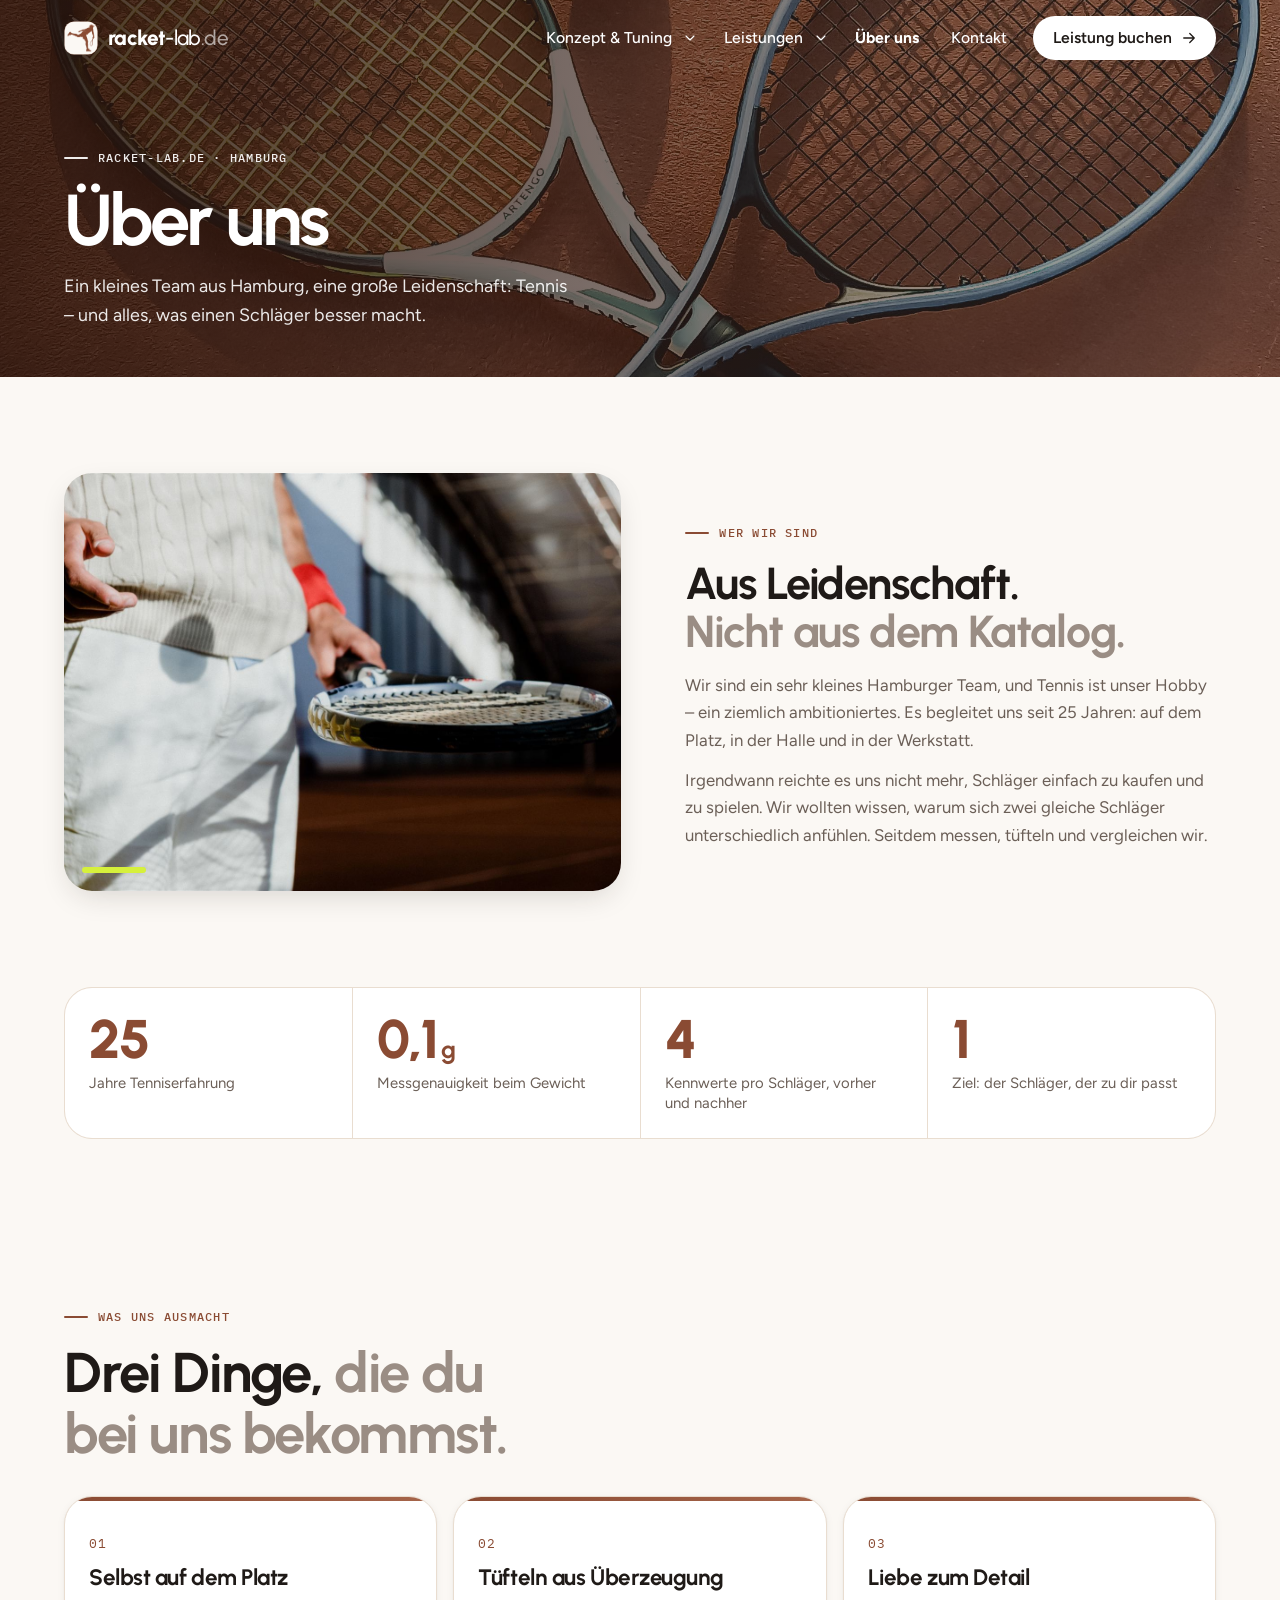
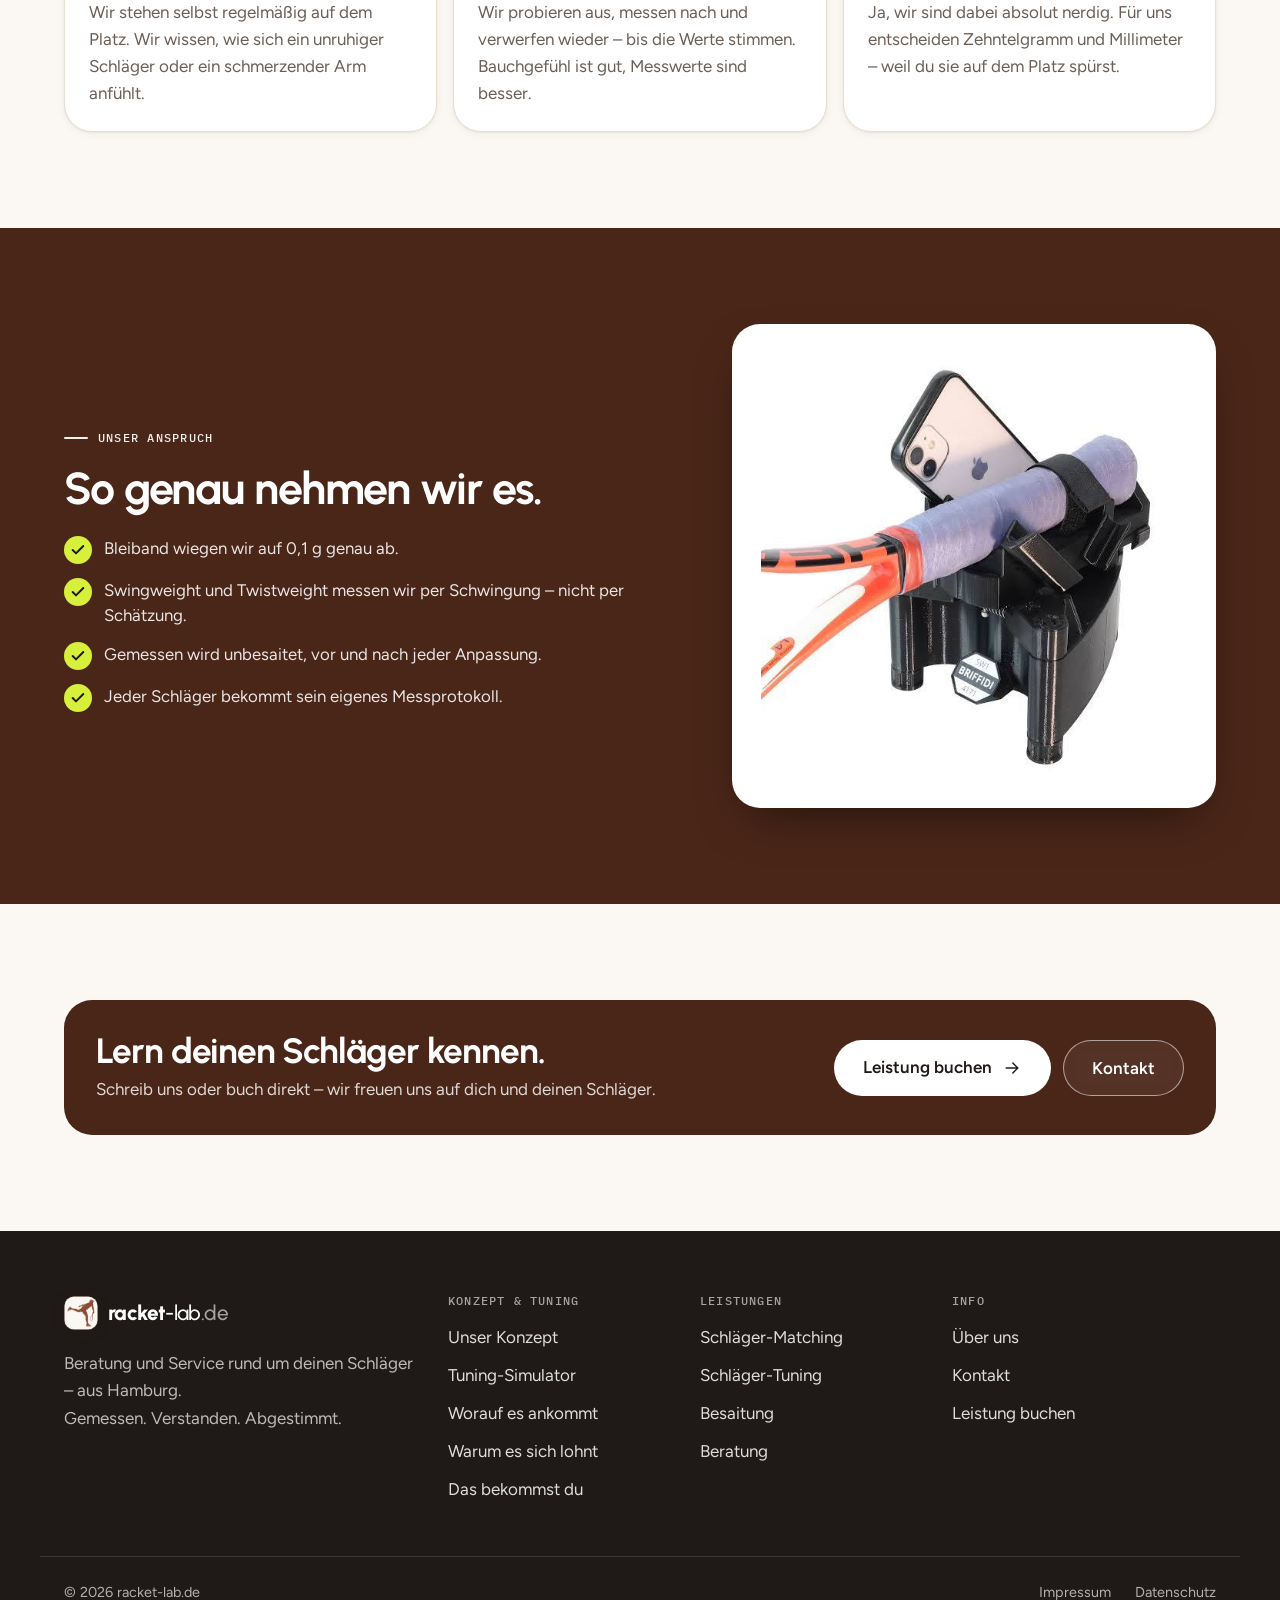
==== commit 46a9b19e: "Startseite: Konzept-Reiter, Header-Video, Videos in Leistungskarten, neue Reiternamen" ====
--- a/about.html
+++ b/about.html
@@ -32,11 +32,12 @@
       <nav class="main-nav" aria-label="Hauptnavigation" id="main-nav">
         <ul>
           <li class="has-sub">
-            <a href="index.html">Tuning erklärt</a>
-            <button class="sub-toggle" type="button" aria-expanded="false" aria-controls="sub-tuning"><svg class="ic" aria-hidden="true"><use href="#i-chevron"/></svg><span class="sr-only">Untermenü Tuning erklärt</span></button>
+            <a href="index.html">Konzept &amp; Tuning</a>
+            <button class="sub-toggle" type="button" aria-expanded="false" aria-controls="sub-tuning"><svg class="ic" aria-hidden="true"><use href="#i-chevron"/></svg><span class="sr-only">Untermenü Konzept und Tuning</span></button>
             <ul class="sub" id="sub-tuning">
-              <li><a href="index.html#tuning">Wie Tuning funktioniert</a></li>
-              <li><a href="index.html#kennwerte">Die Kennwerte</a></li>
+              <li><a href="index.html#konzept">Unser Konzept</a></li>
+              <li><a href="index.html#tuning">Tuning-Simulator</a></li>
+              <li><a href="index.html#kennwerte">Worauf es ankommt</a></li>
               <li><a href="index.html#warum">Warum es sich lohnt</a></li>
               <li><a href="index.html#ergebnis">Das bekommst du</a></li>
             </ul>
@@ -168,11 +169,12 @@
         </a>
         <p class="footer-claim">Beratung und Service rund um deinen Schläger – aus Hamburg.<br>Gemessen. Verstanden. Abgestimmt.</p>
       </div>
-      <nav aria-label="Footer: Tuning erklärt">
-        <h2 class="footer-h">Tuning erklärt</h2>
-        <ul>
-          <li><a href="index.html#tuning">Wie Tuning funktioniert</a></li>
-          <li><a href="index.html#kennwerte">Die Kennwerte</a></li>
+      <nav aria-label="Footer: Konzept und Tuning">
+        <h2 class="footer-h">Konzept &amp; Tuning</h2>
+        <ul>
+          <li><a href="index.html#konzept">Unser Konzept</a></li>
+          <li><a href="index.html#tuning">Tuning-Simulator</a></li>
+          <li><a href="index.html#kennwerte">Worauf es ankommt</a></li>
           <li><a href="index.html#warum">Warum es sich lohnt</a></li>
           <li><a href="index.html#ergebnis">Das bekommst du</a></li>
         </ul>
--- a/styles.css
+++ b/styles.css
@@ -212,6 +212,8 @@
 }
 .hero-media { position: absolute; inset: 0; z-index: -2; }
 .bg-video { position: absolute; inset: 0; width: 100%; height: 100%; object-fit: cover; display: block; }
+.bg-video::-webkit-media-controls-start-playback-button,
+.bg-video::-webkit-media-controls { display: none !important; -webkit-appearance: none; } /* iOS: kein Play-Symbol über Hintergrundvideos */
 .hero-media .bg-video { object-position: 50% 92%; }
 /* portrait drone video turned 90° so the court lies across the header */
 .page-hero-media-rotate { container-type: size; overflow: hidden; }
@@ -554,6 +556,12 @@
 .page-hero-media img { width: 100%; height: 100%; object-fit: cover; }
 .page-hero::before { content: ""; position: absolute; inset: 0; z-index: -1; background: linear-gradient(90deg, rgba(40,18,10,.85) 0%, rgba(40,18,10,.6) 50%, rgba(40,18,10,.35) 100%); }
 .page-hero h1 { font-size: clamp(2.5rem, 6vw, 4.5rem); letter-spacing: -0.04em; line-height: 1; }
+.page-hero h1 .h1-soft { display: block; color: rgba(255,255,255,.72); }
+/* Startseite: größerer Header mit Video */
+.page-hero-home::before { background: linear-gradient(90deg, rgba(40,18,10,.82) 0%, rgba(40,18,10,.5) 55%, rgba(40,18,10,.15) 100%), linear-gradient(0deg, rgba(40,18,10,.55) 0%, transparent 45%); }/* Startansicht "Unser Konzept" */
+.concept-steps li:last-child b { background: var(--clay-700); color: #fff; border: 0; }
+.concept-sub { font-size: 1.35rem; margin: var(--s7) 0 var(--s4); }
+.concept-cta { margin-top: var(--s7); }
 .page-hero .lead { margin-top: var(--s4); max-width: 46ch; font-size: clamp(1.05rem, 1.4vw, 1.2rem); color: rgba(255,255,255,.9); }
 .subnav { display: flex; flex-wrap: wrap; gap: 8px; margin-top: var(--s6); }
 .subnav a { display: inline-flex; align-items: center; min-height: 40px; padding: 0 16px; border-radius: var(--r-pill); border: 1px solid rgba(255,255,255,.4); color: #fff; text-decoration: none; font-weight: 600; font-size: .95rem; background: rgba(255,255,255,.06); backdrop-filter: blur(6px); transition: background-color var(--t-fast) ease; }
@@ -1071,17 +1079,17 @@
 .book-how ul { display: grid; gap: 10px; }
 .book-how li { display: grid; grid-template-columns: 22px 1fr; gap: 10px; align-items: start; font-size: .9rem; color: var(--text-muted); line-height: 1.45; }
 .book-how li strong { color: var(--ink); font-weight: 600; }
-.book-how .ic { width: 22px; height: 22px; padding: 4px; border-radius: 50%; background: var(--ball); color: var(--ink); stroke-width: 3; margin-top: 1px; }
+.book-how .ic { width: 22px; height: 22px; padding: 4px; border-radius: 50%; background: var(--ball); color: var(--ink); stroke-width: 3; margin-top: 1px; }
 .book-sticky { display: grid; gap: var(--s4); }
 @media (min-width: 1000px) {
   .book-layout > .book-side { position: static; align-self: stretch; align-content: start; }
   .book-sticky { position: sticky; top: calc(var(--header-h) + 24px); }
-}
+}
 @media (max-width: 999px) {
   .book-layout > .book-side { display: contents; }
   .book-layout > .book-side > .book-how { order: -1; }
   .book-layout > .book-side > .book-sticky { order: 2; }
-}
+}
 
 /* ============================================================
    Kennwerte v2 – Karten + Animations-Overlays
@@ -1114,9 +1122,9 @@
 @media (max-width: 520px) {
   .xp-read { padding: 8px 10px 7px; border-radius: 12px; }
   .xp-body { padding: var(--s4) var(--s3) var(--s3); gap: 12px; }
-}
-
-.xp-read.is-top { top: 3.2cqw; bottom: auto; }
+}
+
+.xp-read.is-top { top: 3.2cqw; bottom: auto; }
 
 /* ============================================================
    Das bekommst du v2 – Messablauf, Messprotokoll, Werkzeuge
@@ -1195,24 +1203,24 @@
 .tool:hover .tool-img img { transform: scale(1.04); }
 .tool-body { padding: var(--s4) var(--s5) var(--s5); display: grid; gap: 4px; align-content: start; }
 .tool-k { font-family: var(--font-mono); font-size: .68rem; letter-spacing: .12em; text-transform: uppercase; color: var(--clay-700); }
-.tool h4 { font-size: 1.2rem; }
+.tool h4 { font-size: 1.2rem; }
 .tool-img { position: relative; }
 .tool .tool-img img { position: absolute; inset: 0; }
-@media (min-width: 560px) and (max-width: 999px) { .tool-img { min-height: 150px; } }
+@media (min-width: 560px) and (max-width: 999px) { .tool-img { min-height: 150px; } }
 
 
 /* Tuning-Tab: Simulator sofort sichtbar */
 #tuning.section { padding-top: var(--s7); }
 #tuning .section-head { margin-bottom: var(--s5); }
 #tuning .h-lg { font-size: clamp(1.7rem, 3.2vw, 2.5rem); max-width: 30ch; }
-#tuning .goal-trio { margin-top: var(--s6); }
-
-@media (min-width: 1000px) { .result-grid { grid-template-columns: 1.75fr 1fr; gap: var(--s6); } .result-grid .cert-stage { padding: 40px 44px; } }
+#tuning .goal-trio { margin-top: var(--s6); }
+
+@media (min-width: 1000px) { .result-grid { grid-template-columns: 1.75fr 1fr; gap: var(--s6); } .result-grid .cert-stage { padding: 40px 44px; } }
 
 .doc-adj thead th { text-align: left; }
 .doc-adj thead th:first-child { text-align: center; }
 .doc-adj thead th:last-child { text-align: right; }
-.doc-adj td[colspan]:last-child { text-align: left; font-family: var(--font-body); color: #6e6862; }
+.doc-adj td[colspan]:last-child { text-align: left; font-family: var(--font-body); color: #6e6862; }
 
 /* ============================================================
    Über uns
@@ -1250,12 +1258,12 @@
 .about-photo-tool { aspect-ratio: 1; background: #fff; box-shadow: 0 20px 50px -20px rgba(0,0,0,.6); }
 .about-photo-tool img { object-fit: contain; padding: 6%; }
 .about-photo-tool::after { display: none; }
-.cta-actions { display: flex; flex-wrap: wrap; gap: 12px; }
+.cta-actions { display: flex; flex-wrap: wrap; gap: 12px; }
 
 .svc-note { margin-top: var(--s3); padding: 10px 14px; border-left: 3px solid var(--clay-600); background: var(--sand-100); border-radius: 0 10px 10px 0; font-size: .9rem; color: var(--text-muted); line-height: 1.5; }
-.svc-note b { color: var(--ink); }
+.svc-note b { color: var(--ink); }
 
 .contact-local { background: var(--surface); border: 1px solid var(--border); border-left: 4px solid var(--clay-600); border-radius: var(--r-lg); padding: var(--s5); display: grid; gap: 8px; }
 .contact-local .mono { color: var(--clay-700); }
 .contact-local h3 { font-size: 1.3rem; letter-spacing: -0.02em; }
-.contact-local p:not(.mono) { color: var(--text-muted); font-size: .93rem; line-height: 1.55; }
+.contact-local p:not(.mono) { color: var(--text-muted); font-size: .93rem; line-height: 1.55; }
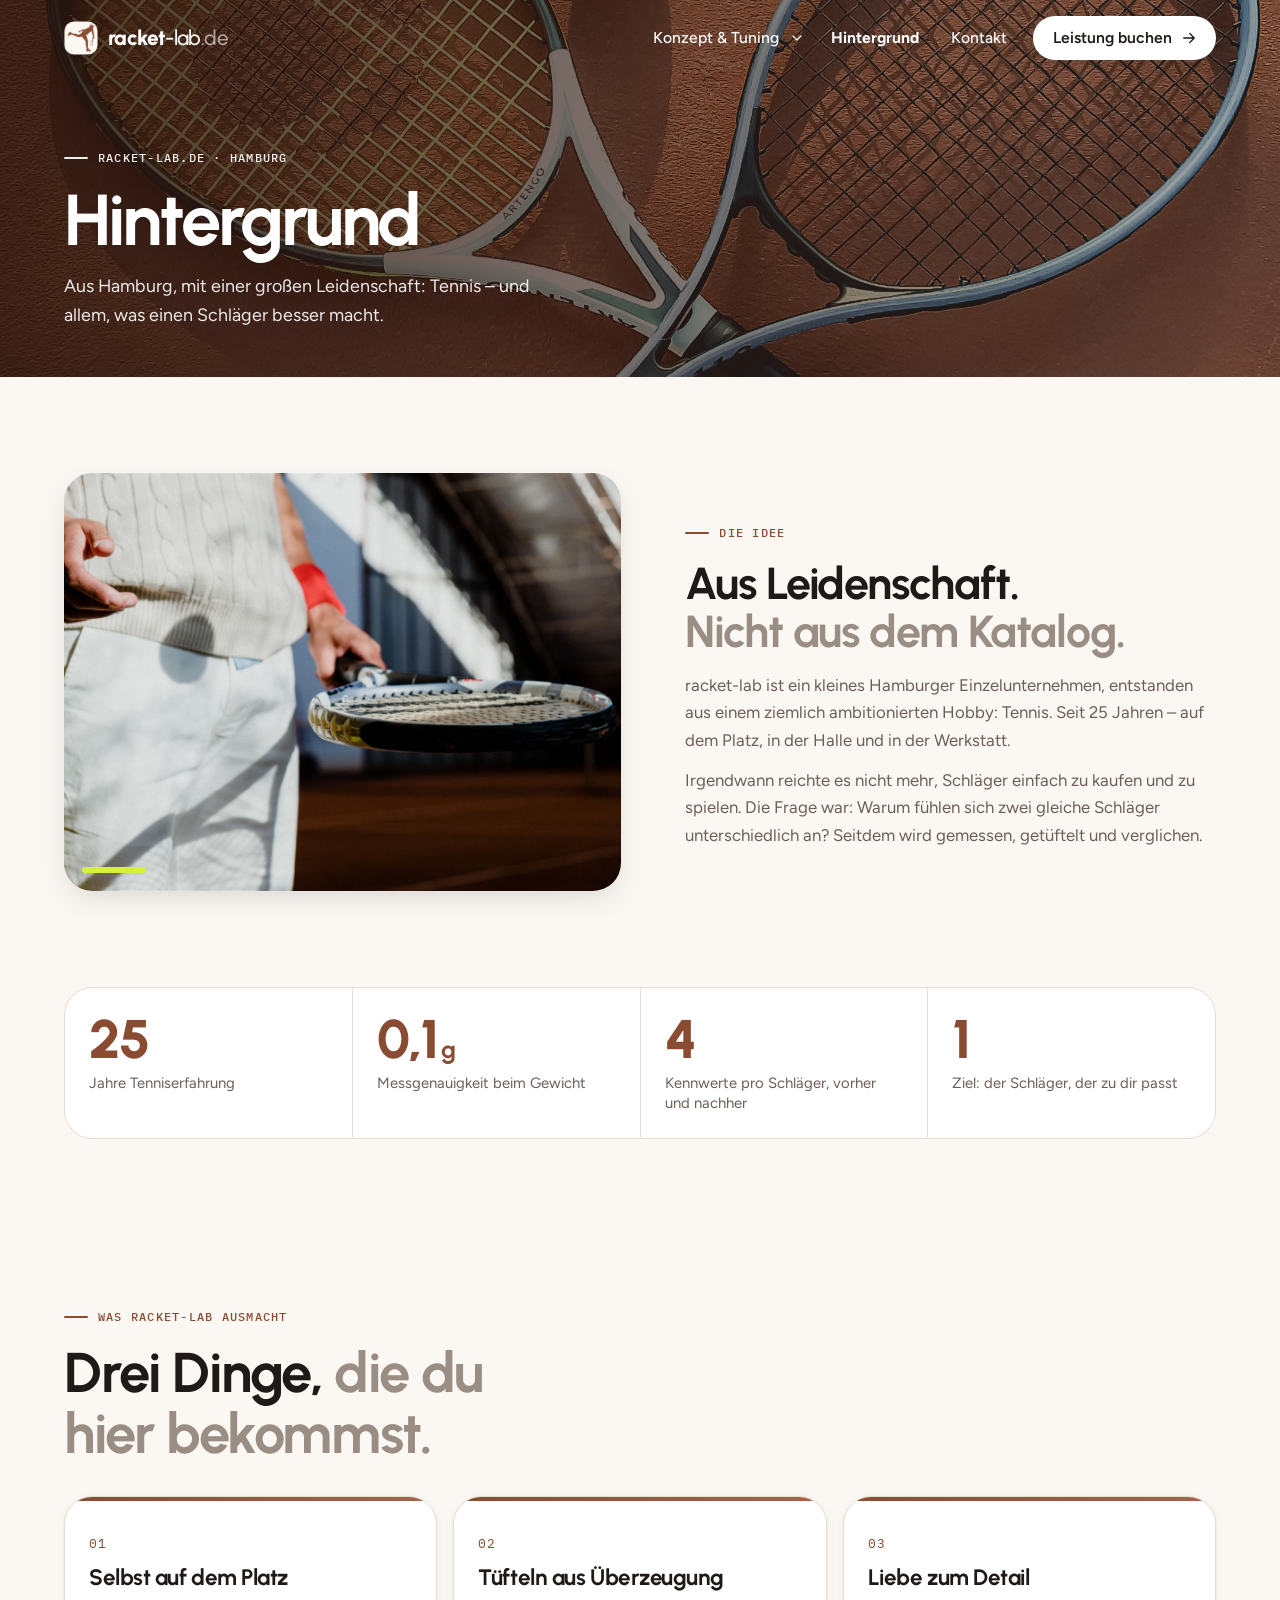
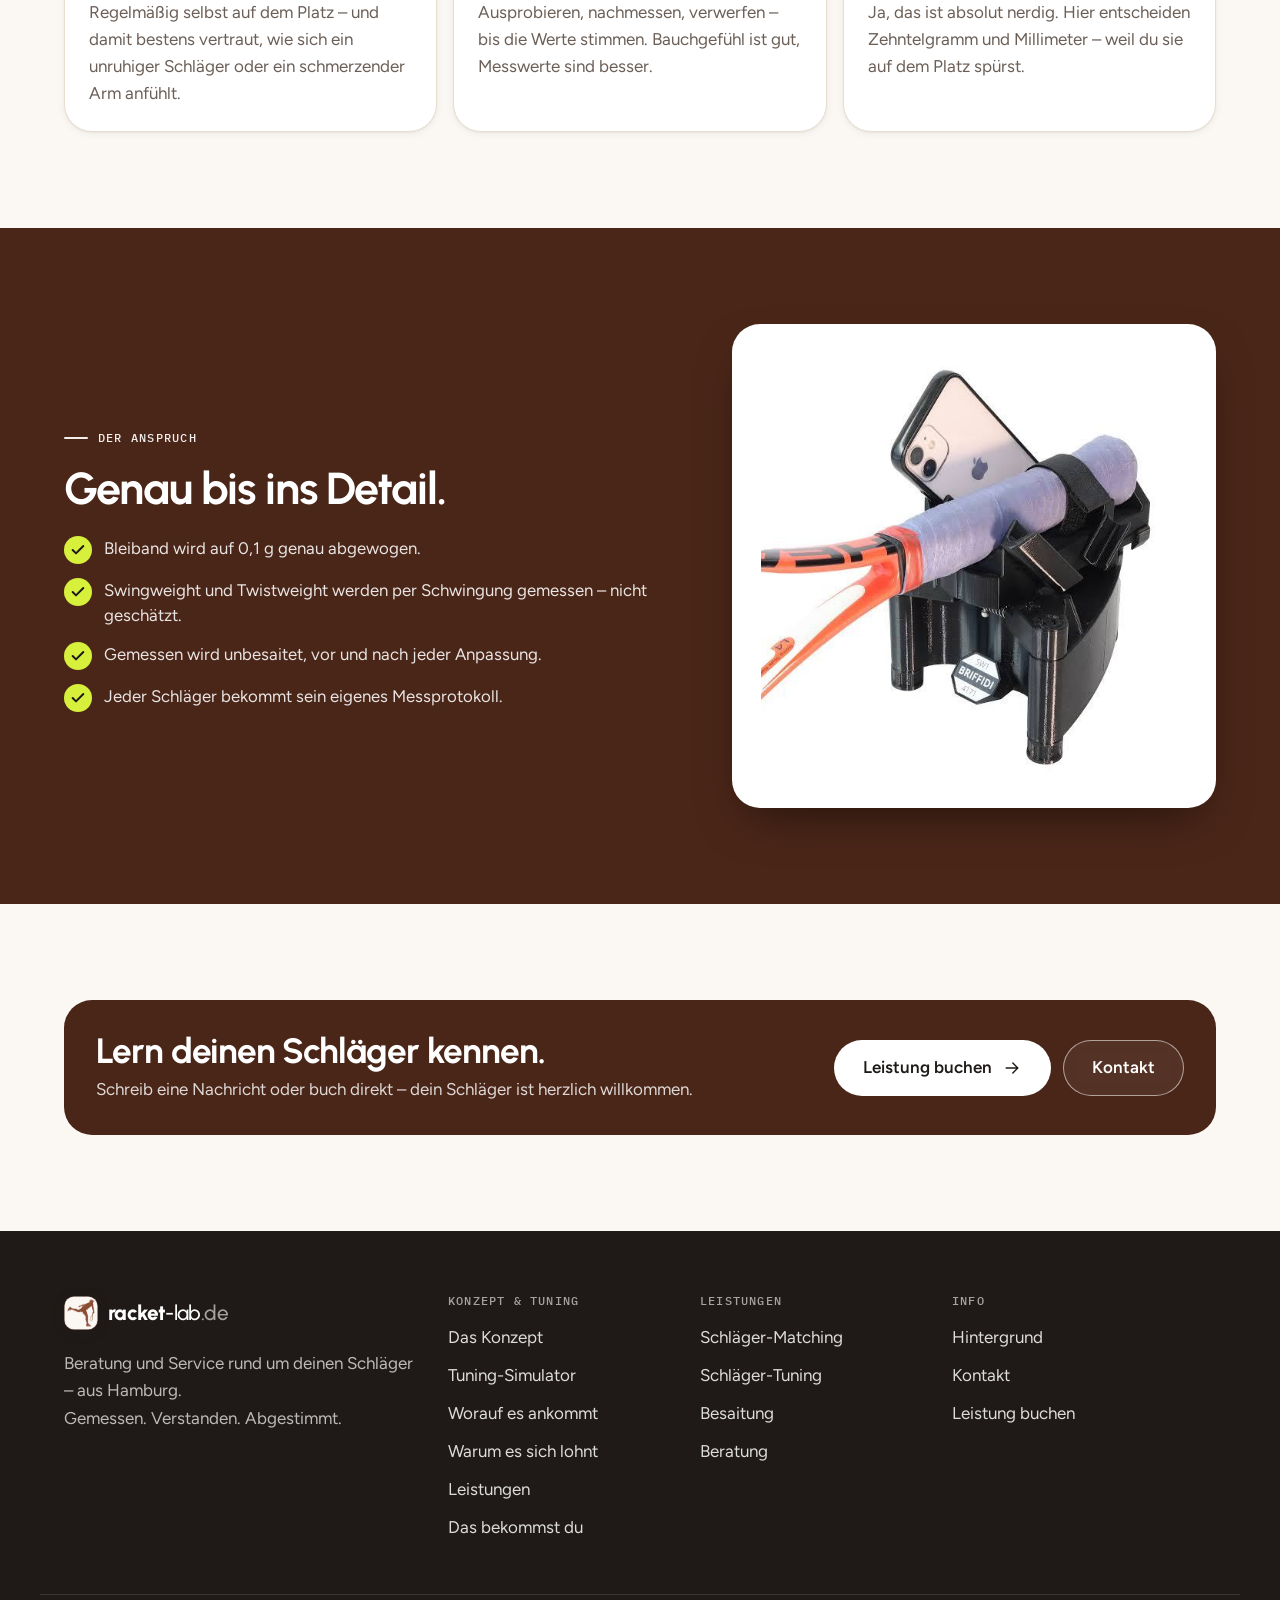
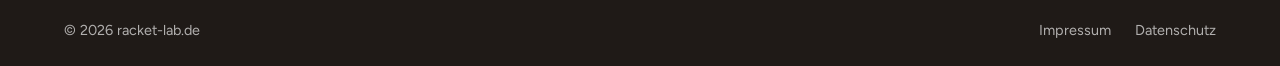
==== commit 947f301e: "Leistungen als Reiter, neutrale Formulierung, "Hintergrund" statt "Über uns" - Leistungen-Seite als " ====
--- a/about.html
+++ b/about.html
@@ -3,8 +3,8 @@
 <head>
   <meta charset="utf-8">
   <meta name="viewport" content="width=device-width, initial-scale=1">
-  <title>Über uns – racket-lab.de</title>
-  <meta name="description" content="Ein kleines Hamburger Team mit ambitioniertem Hobby Tennis: 25 Jahre Erfahrung, Tüftelei und Liebe zum Detail.">
+  <title>Hintergrund – racket-lab.de</title>
+  <meta name="description" content="racket-lab aus Hamburg: 25 Jahre Tennis, Tüftelei und Liebe zum Detail.">
   <meta name="theme-color" content="#8a4b33">
   <link rel="icon" href="assets/favicon.svg?v=3" type="image/svg+xml">
   <link rel="preconnect" href="https://fonts.googleapis.com">
@@ -35,24 +35,15 @@
             <a href="index.html">Konzept &amp; Tuning</a>
             <button class="sub-toggle" type="button" aria-expanded="false" aria-controls="sub-tuning"><svg class="ic" aria-hidden="true"><use href="#i-chevron"/></svg><span class="sr-only">Untermenü Konzept und Tuning</span></button>
             <ul class="sub" id="sub-tuning">
-              <li><a href="index.html#konzept">Unser Konzept</a></li>
+              <li><a href="index.html#konzept">Das Konzept</a></li>
               <li><a href="index.html#tuning">Tuning-Simulator</a></li>
               <li><a href="index.html#kennwerte">Worauf es ankommt</a></li>
               <li><a href="index.html#warum">Warum es sich lohnt</a></li>
+              <li><a href="index.html#leistungen">Leistungen</a></li>
               <li><a href="index.html#ergebnis">Das bekommst du</a></li>
             </ul>
           </li>
-          <li class="has-sub">
-            <a href="leistungen.html">Leistungen</a>
-            <button class="sub-toggle" type="button" aria-expanded="false" aria-controls="sub-services"><svg class="ic" aria-hidden="true"><use href="#i-chevron"/></svg><span class="sr-only">Untermenü Leistungen</span></button>
-            <ul class="sub" id="sub-services">
-              <li><a href="leistungen.html#matching">Schläger-Matching</a></li>
-              <li><a href="leistungen.html#tuning">Schläger-Tuning</a></li>
-              <li><a href="leistungen.html#stringing">Besaitung</a></li>
-              <li><a href="leistungen.html#consulting">Beratung</a></li>
-            </ul>
-          </li>
-          <li><a href="about.html" aria-current="page">Über uns</a></li>
+          <li><a href="about.html" aria-current="page">Hintergrund</a></li>
           <li><a href="kontakt.html">Kontakt</a></li>
           <li class="nav-book-li"><a class="nav-book" href="buchen.html">Leistung buchen <svg class="ic" aria-hidden="true"><use href="#i-arrow"/></svg></a></li>
         </ul>
@@ -70,8 +61,8 @@
       <div class="page-hero-media" aria-hidden="true"><img src="assets/img/hero-clay-rackets.avif" width="2159" height="3239" style="object-position:50% 45%" alt=""></div>
       <div class="container">
         <p class="eyebrow eyebrow-light">racket-lab.de · Hamburg</p>
-        <h1 id="page-title">Über uns</h1>
-        <p class="lead">Ein kleines Team aus Hamburg, eine große Leidenschaft: Tennis – und alles, was einen Schläger besser macht.</p>
+        <h1 id="page-title">Hintergrund</h1>
+        <p class="lead">Aus Hamburg, mit einer großen Leidenschaft: Tennis – und allem, was einen Schläger besser macht.</p>
       </div>
     </section>
 
@@ -81,10 +72,10 @@
           <img src="assets/img/racket-in-hand.jpg" alt="Hand mit Tennisschläger auf dem Sandplatz" width="1400" height="933" loading="lazy">
         </figure>
         <div class="about-text">
-          <p class="eyebrow">Wer wir sind</p>
+          <p class="eyebrow">Die Idee</p>
           <h2 class="h-lg">Aus Leidenschaft. <span class="soft">Nicht aus dem Katalog.</span></h2>
-          <p>Wir sind ein sehr kleines Hamburger Team, und Tennis ist unser Hobby – ein ziemlich ambitioniertes. Es begleitet uns seit 25 Jahren: auf dem Platz, in der Halle und in der Werkstatt.</p>
-          <p>Irgendwann reichte es uns nicht mehr, Schläger einfach zu kaufen und zu spielen. Wir wollten wissen, warum sich zwei gleiche Schläger unterschiedlich anfühlen. Seitdem messen, tüfteln und vergleichen wir.</p>
+          <p>racket-lab ist ein kleines Hamburger Einzelunternehmen, entstanden aus einem ziemlich ambitionierten Hobby: Tennis. Seit 25 Jahren – auf dem Platz, in der Halle und in der Werkstatt.</p>
+          <p>Irgendwann reichte es nicht mehr, Schläger einfach zu kaufen und zu spielen. Die Frage war: Warum fühlen sich zwei gleiche Schläger unterschiedlich an? Seitdem wird gemessen, getüftelt und verglichen.</p>
         </div>
       </div>
     </section>
@@ -103,24 +94,24 @@
     <section class="section">
       <div class="container">
         <div class="section-head section-head-left">
-          <p class="eyebrow">Was uns ausmacht</p>
-          <h2 class="h-lg">Drei Dinge, <span class="soft">die du bei uns bekommst.</span></h2>
+          <p class="eyebrow">Was racket-lab ausmacht</p>
+          <h2 class="h-lg">Drei Dinge, <span class="soft">die du hier bekommst.</span></h2>
         </div>
         <div class="values">
           <article class="value">
             <span class="value-no">01</span>
             <h3>Selbst auf dem Platz</h3>
-            <p>Wir stehen selbst regelmäßig auf dem Platz. Wir wissen, wie sich ein unruhiger Schläger oder ein schmerzender Arm anfühlt.</p>
+            <p>Regelmäßig selbst auf dem Platz – und damit bestens vertraut, wie sich ein unruhiger Schläger oder ein schmerzender Arm anfühlt.</p>
           </article>
           <article class="value">
             <span class="value-no">02</span>
             <h3>Tüfteln aus Überzeugung</h3>
-            <p>Wir probieren aus, messen nach und verwerfen wieder – bis die Werte stimmen. Bauchgefühl ist gut, Messwerte sind besser.</p>
+            <p>Ausprobieren, nachmessen, verwerfen – bis die Werte stimmen. Bauchgefühl ist gut, Messwerte sind besser.</p>
           </article>
           <article class="value">
             <span class="value-no">03</span>
             <h3>Liebe zum Detail</h3>
-            <p>Ja, wir sind dabei absolut nerdig. Für uns entscheiden Zehntelgramm und Millimeter – weil du sie auf dem Platz spürst.</p>
+            <p>Ja, das ist absolut nerdig. Hier entscheiden Zehntelgramm und Millimeter – weil du sie auf dem Platz spürst.</p>
           </article>
         </div>
       </div>
@@ -129,11 +120,11 @@
     <section class="section about-nerd">
       <div class="container about-split about-split-rev">
         <div class="about-text">
-          <p class="eyebrow eyebrow-light">Unser Anspruch</p>
-          <h2 class="h-lg">So genau nehmen wir es.</h2>
+          <p class="eyebrow eyebrow-light">Der Anspruch</p>
+          <h2 class="h-lg">Genau bis ins Detail.</h2>
           <ul class="nerd-list">
-            <li><svg class="ic" aria-hidden="true"><use href="#i-check"/></svg>Bleiband wiegen wir auf 0,1 g genau ab.</li>
-            <li><svg class="ic" aria-hidden="true"><use href="#i-check"/></svg>Swingweight und Twistweight messen wir per Schwingung – nicht per Schätzung.</li>
+            <li><svg class="ic" aria-hidden="true"><use href="#i-check"/></svg>Bleiband wird auf 0,1 g genau abgewogen.</li>
+            <li><svg class="ic" aria-hidden="true"><use href="#i-check"/></svg>Swingweight und Twistweight werden per Schwingung gemessen – nicht geschätzt.</li>
             <li><svg class="ic" aria-hidden="true"><use href="#i-check"/></svg>Gemessen wird unbesaitet, vor und nach jeder Anpassung.</li>
             <li><svg class="ic" aria-hidden="true"><use href="#i-check"/></svg>Jeder Schläger bekommt sein eigenes Messprotokoll.</li>
           </ul>
@@ -149,7 +140,7 @@
         <div class="cta-band">
           <div>
             <h2>Lern deinen Schläger kennen.</h2>
-            <p>Schreib uns oder buch direkt – wir freuen uns auf dich und deinen Schläger.</p>
+            <p>Schreib eine Nachricht oder buch direkt – dein Schläger ist herzlich willkommen.</p>
           </div>
           <div class="cta-actions">
             <a class="btn btn-light btn-lg" href="buchen.html">Leistung buchen <svg class="ic" aria-hidden="true"><use href="#i-arrow"/></svg></a>
@@ -172,26 +163,27 @@
       <nav aria-label="Footer: Konzept und Tuning">
         <h2 class="footer-h">Konzept &amp; Tuning</h2>
         <ul>
-          <li><a href="index.html#konzept">Unser Konzept</a></li>
+          <li><a href="index.html#konzept">Das Konzept</a></li>
           <li><a href="index.html#tuning">Tuning-Simulator</a></li>
           <li><a href="index.html#kennwerte">Worauf es ankommt</a></li>
           <li><a href="index.html#warum">Warum es sich lohnt</a></li>
+          <li><a href="index.html#leistungen">Leistungen</a></li>
           <li><a href="index.html#ergebnis">Das bekommst du</a></li>
         </ul>
       </nav>
       <nav aria-label="Footer: Leistungen">
         <h2 class="footer-h">Leistungen</h2>
         <ul>
-          <li><a href="leistungen.html#matching">Schläger-Matching</a></li>
-          <li><a href="leistungen.html#tuning">Schläger-Tuning</a></li>
-          <li><a href="leistungen.html#stringing">Besaitung</a></li>
-          <li><a href="leistungen.html#consulting">Beratung</a></li>
+          <li><a href="index.html#svc-matching">Schläger-Matching</a></li>
+          <li><a href="index.html#svc-tuning">Schläger-Tuning</a></li>
+          <li><a href="index.html#svc-stringing">Besaitung</a></li>
+          <li><a href="index.html#svc-consulting">Beratung</a></li>
         </ul>
       </nav>
       <nav aria-label="Footer: Info">
         <h2 class="footer-h">Info</h2>
         <ul>
-          <li><a href="about.html" aria-current="page">Über uns</a></li>
+          <li><a href="about.html" aria-current="page">Hintergrund</a></li>
           <li><a href="kontakt.html">Kontakt</a></li>
           <li><a href="buchen.html">Leistung buchen</a></li>
         </ul>
--- a/styles.css
+++ b/styles.css
@@ -1267,3 +1267,13 @@
 .contact-local .mono { color: var(--clay-700); }
 .contact-local h3 { font-size: 1.3rem; letter-spacing: -0.02em; }
 .contact-local p:not(.mono) { color: var(--text-muted); font-size: .93rem; line-height: 1.55; }
+
+/* Leistungen als Reiter auf der Startseite */
+.svc-jump { display: flex; flex-wrap: wrap; gap: 8px; margin: calc(var(--s4) * -1) 0 var(--s6); }
+.svc-jump a { display: inline-flex; align-items: center; gap: 8px; min-height: 40px; padding: 0 16px; border-radius: var(--r-pill); border: 1.5px solid var(--sand-200); background: var(--surface); color: var(--ink); font-weight: 600; font-size: .92rem; text-decoration: none; transition: border-color var(--t-fast) ease, background-color var(--t-fast) ease; }
+.svc-jump a:hover { border-color: var(--clay-600); }
+.svc-jump .svc-jump-cta { background: var(--ink); border-color: var(--ink); color: #fff; }
+.svc-jump .svc-jump-cta:hover { background: var(--clay-800); border-color: var(--clay-800); }
+.svc-jump .ic { width: 16px; height: 16px; }
+#leistungen .svc-row { scroll-margin-top: calc(var(--header-h) + 20px); }
+.svc-cta { margin-top: var(--s8); }
